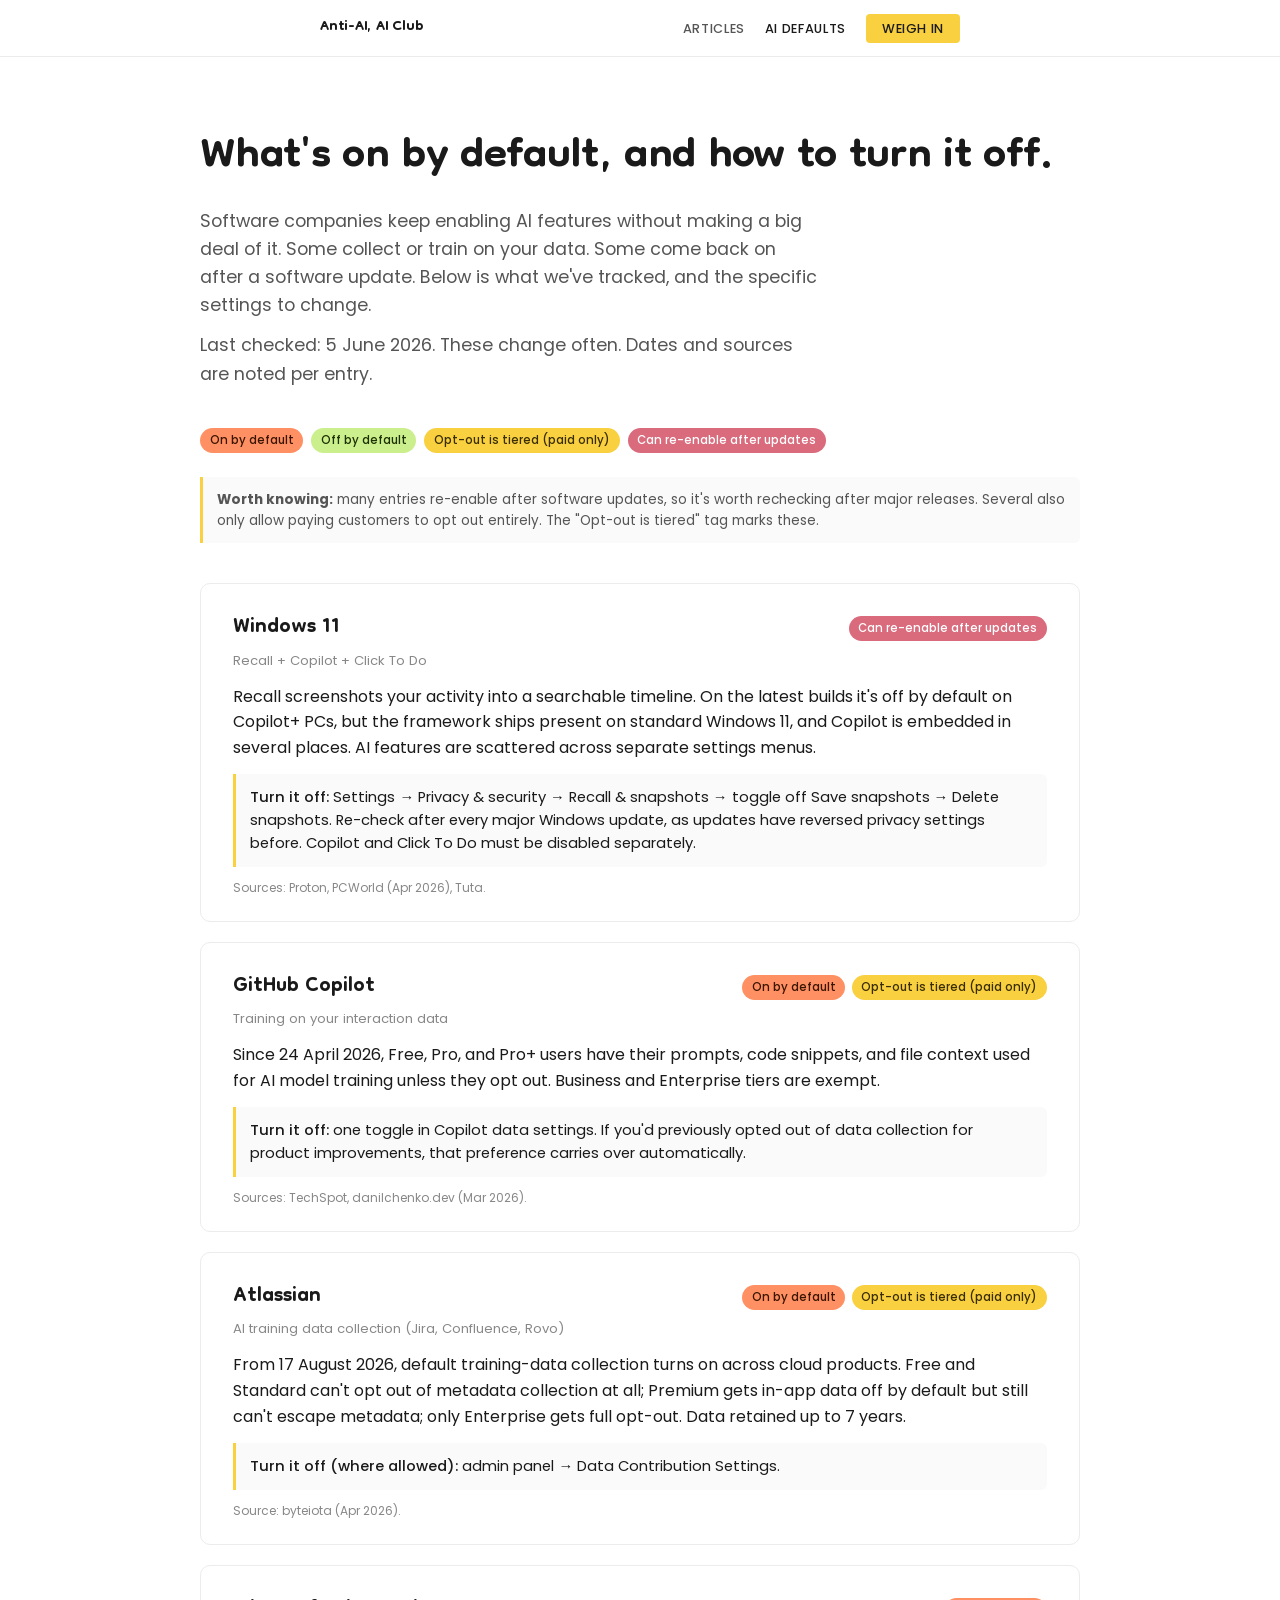
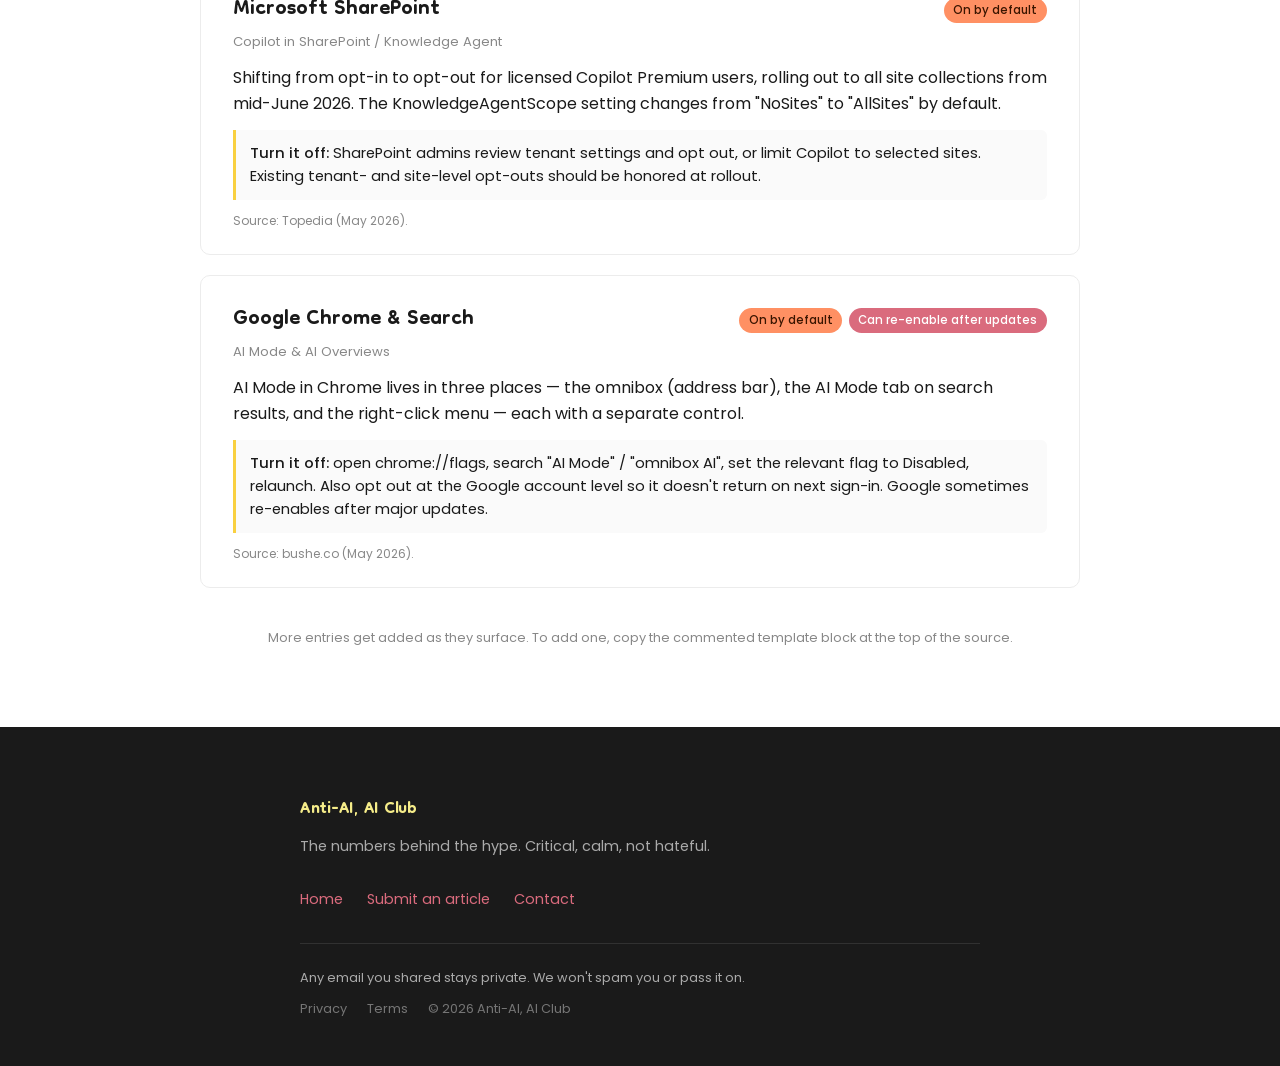
==== ai-defaults.html @ 45ff9027 "AI defaults section. Defaults frontpage section." ====
<!DOCTYPE html>
<html lang="en">
<head>
  <meta charset="UTF-8" />
  <meta name="viewport" content="width=device-width, initial-scale=1.0" />
  <title>AI defaults — what's on, and how to turn it off · Anti-AI, AI Club</title>
  <link rel="preconnect" href="https://fonts.googleapis.com" />
  <link rel="preconnect" href="https://fonts.gstatic.com" crossorigin />
  <link href="https://fonts.googleapis.com/css2?family=Dongle:wght@300;400;700&family=Poppins:wght@400;500&display=swap" rel="stylesheet" />
  <link rel="stylesheet" href="styles.css" />
</head>
<body>

  <nav id="site-nav">
    <div class="nav-inner">
      <a href="index.html" class="nav-brand">Anti-AI, AI Club</a>
      <ul class="nav-links">
        <li><a href="articles.html">Articles</a></li>
        <li><a href="ai-defaults.html" aria-current="page">AI Defaults</a></li>
        <li><a href="index.html#form" class="nav-cta">Weigh in</a></li>
      </ul>
    </div>
  </nav>

  <main>
    <div class="defaults-wrap">
      <header class="page-head">
        <h1>What's on by default, and how to turn it off.</h1>
        <p>Software companies keep enabling AI features without making a big deal of it. Some collect or train on your data. Some come back on after a software update. Below is what we've tracked, and the specific settings to change.</p>
        <p class="last-checked">Last checked: 5 June 2026. These change often. Dates and sources are noted per entry.</p>
      </header>

      <div class="legend">
        <span class="tag tag--on">On by default</span>
        <span class="tag tag--off">Off by default</span>
        <span class="tag tag--tiered">Opt-out is tiered (paid only)</span>
        <span class="tag tag--resets">Can re-enable after updates</span>
      </div>

      <p class="pattern-note"><strong>Worth knowing:</strong> many entries re-enable after software updates, so it's worth rechecking after major releases. Several also only allow paying customers to opt out entirely. The "Opt-out is tiered" tag marks these.</p>

      <!-- ENTRY TEMPLATE — copy this block to add a new row -->
      <!--
      <article class="entry">
        <div class="entry-head">
          <h2>Product</h2>
          <div class="entry-tags">
            <span class="tag tag--on">On by default</span>
          </div>
        </div>
        <p class="feature">Feature name</p>
        <p class="what">What it does, in a sentence.</p>
        <p class="how"><strong>Turn it off:</strong> the steps.</p>
        <p class="src">Source: name, date. <a href="#">link</a></p>
      </article>
      -->

      <article class="entry">
        <div class="entry-head">
          <h2>Windows 11</h2>
          <div class="entry-tags">
            <span class="tag tag--resets">Can re-enable after updates</span>
          </div>
        </div>
        <p class="feature">Recall + Copilot + Click To Do</p>
        <p class="what">Recall screenshots your activity into a searchable timeline. On the latest builds it's off by default on Copilot+ PCs, but the framework ships present on standard Windows 11, and Copilot is embedded in several places. AI features are scattered across separate settings menus.</p>
        <p class="how"><strong>Turn it off:</strong> Settings → Privacy &amp; security → Recall &amp; snapshots → toggle off Save snapshots → Delete snapshots. Re-check after every major Windows update, as updates have reversed privacy settings before. Copilot and Click To Do must be disabled separately.</p>
        <p class="src">Sources: Proton, PCWorld (Apr 2026), Tuta.</p>
      </article>

      <article class="entry">
        <div class="entry-head">
          <h2>GitHub Copilot</h2>
          <div class="entry-tags">
            <span class="tag tag--on">On by default</span>
            <span class="tag tag--tiered">Opt-out is tiered (paid only)</span>
          </div>
        </div>
        <p class="feature">Training on your interaction data</p>
        <p class="what">Since 24 April 2026, Free, Pro, and Pro+ users have their prompts, code snippets, and file context used for AI model training unless they opt out. Business and Enterprise tiers are exempt.</p>
        <p class="how"><strong>Turn it off:</strong> one toggle in Copilot data settings. If you'd previously opted out of data collection for product improvements, that preference carries over automatically.</p>
        <p class="src">Sources: TechSpot, danilchenko.dev (Mar 2026).</p>
      </article>

      <article class="entry">
        <div class="entry-head">
          <h2>Atlassian</h2>
          <div class="entry-tags">
            <span class="tag tag--on">On by default</span>
            <span class="tag tag--tiered">Opt-out is tiered (paid only)</span>
          </div>
        </div>
        <p class="feature">AI training data collection (Jira, Confluence, Rovo)</p>
        <p class="what">From 17 August 2026, default training-data collection turns on across cloud products. Free and Standard can't opt out of metadata collection at all; Premium gets in-app data off by default but still can't escape metadata; only Enterprise gets full opt-out. Data retained up to 7 years.</p>
        <p class="how"><strong>Turn it off (where allowed):</strong> admin panel → Data Contribution Settings.</p>
        <p class="src">Source: byteiota (Apr 2026).</p>
      </article>

      <article class="entry">
        <div class="entry-head">
          <h2>Microsoft SharePoint</h2>
          <div class="entry-tags">
            <span class="tag tag--on">On by default</span>
          </div>
        </div>
        <p class="feature">Copilot in SharePoint / Knowledge Agent</p>
        <p class="what">Shifting from opt-in to opt-out for licensed Copilot Premium users, rolling out to all site collections from mid-June 2026. The KnowledgeAgentScope setting changes from "NoSites" to "AllSites" by default.</p>
        <p class="how"><strong>Turn it off:</strong> SharePoint admins review tenant settings and opt out, or limit Copilot to selected sites. Existing tenant- and site-level opt-outs should be honored at rollout.</p>
        <p class="src">Source: Topedia (May 2026).</p>
      </article>

      <article class="entry">
        <div class="entry-head">
          <h2>Google Chrome &amp; Search</h2>
          <div class="entry-tags">
            <span class="tag tag--on">On by default</span>
            <span class="tag tag--resets">Can re-enable after updates</span>
          </div>
        </div>
        <p class="feature">AI Mode &amp; AI Overviews</p>
        <p class="what">AI Mode in Chrome lives in three places — the omnibox (address bar), the AI Mode tab on search results, and the right-click menu — each with a separate control.</p>
        <p class="how"><strong>Turn it off:</strong> open chrome://flags, search "AI Mode" / "omnibox AI", set the relevant flag to Disabled, relaunch. Also opt out at the Google account level so it doesn't return on next sign-in. Google sometimes re-enables after major updates.</p>
        <p class="src">Source: bushe.co (May 2026).</p>
      </article>

      <p class="add-note">More entries get added as they surface. To add one, copy the commented template block at the top of the source.</p>
    </div>
  </main>

  <footer id="footer">
    <div class="footer-inner">

      <div class="footer-brand">
        <span class="footer-name">Anti-AI, AI Club</span>
        <span class="footer-strapline">The numbers behind the hype. Critical, calm, not hateful.</span>
      </div>

      <nav class="footer-nav" aria-label="Footer">
        <a href="index.html">Home</a>
        <a href="mailto:antibsai@gmail.com">Submit an article</a>
        <a href="mailto:antibsai@gmail.com">Contact</a>
      </nav>

      <!-- Add social links here once you've decided which platforms to use -->

      <div class="footer-legal">
        <p class="footer-microcopy">Any email you shared stays private. We won't spam you or pass it on.</p>
        <div class="footer-legal-links">
          <a href="#">Privacy</a>
          <a href="#">Terms</a>
          <span>© 2026 Anti-AI, AI Club</span>
        </div>
      </div>

    </div>
  </footer>

</body>
</html>
---- styles.css ----
/* Tokens */
:root {
  --color-green:        #caef8c;
  --color-yellow-light: #f5ec89;
  --color-yellow:       #f9d040;
  --color-coral:        #ff9063;
  --color-rose:         #da6b7d;
  --color-ink:          #1a1a1a;
  --color-bg:           #ffffff;

  --color-text-muted:   #555555;
  --color-text-faint:   #888888;
  --color-text-ghost:   #cccccc;
  --color-text-dark-body: #aaaaaa;

  --font-display: 'Dongle', sans-serif;
  --font-body:    'Poppins', sans-serif;
}

/* Reset */
*, *::before, *::after {
  box-sizing: border-box;
  margin: 0;
  padding: 0;
}

[hidden] { display: none !important; }

html {
  font-size: 100%;
  -webkit-text-size-adjust: 100%;
}

body {
  min-height: 100vh;
  line-height: 1.5;
  font-family: var(--font-body);
  background: var(--color-bg);
  color: var(--color-ink);
}

img, picture, video, canvas, svg {
  display: block;
  max-width: 100%;
}

input, button, textarea, select {
  font: inherit;
}

p, h1, h2, h3, h4, h5, h6 {
  overflow-wrap: break-word;
}

ul, ol {
  list-style: none;
}

a {
  color: inherit;
  text-decoration: none;
}

/* Section backgrounds */
#hero          { background: rgba(249, 208, 64, 0.10); }
#value-prop,
#feed-preview,
#faq           { background: var(--color-bg); }
#form,
footer          { background: var(--color-ink); color: var(--color-bg); }

/* Hero */
#hero {
  padding: 5rem 1.25rem 4rem;
  text-align: center;
}

.hero-inner {
  max-width: 680px;
  margin: 0 auto;
  display: flex;
  flex-direction: column;
  align-items: center;
  gap: 1.25rem;
}

#hero h1 {
  font-family: var(--font-display);
  font-size: clamp(2.4rem, 7vw, 4rem);
  font-weight: 700;
  line-height: 1.15;
  letter-spacing: -0.01em;
}

.hero-intro {
  font-size: clamp(1rem, 2.5vw, 1.125rem);
  color: var(--color-text-muted);
}

.hero-bullets {
  font-size: clamp(1rem, 2.5vw, 1.125rem);
  color: var(--color-text-muted);
  line-height: 1.9;
  text-align: left;
}

.hero-bullets li::before {
  content: '— ';
  color: var(--color-text-ghost);
}

.btn-primary {
  display: inline-block;
  background: var(--color-yellow);
  color: var(--color-ink);
  font-family: var(--font-body);
  font-weight: 500;
  font-size: 1rem;
  padding: 0.75rem 2rem;
  border-radius: 4px;
  cursor: pointer;
  transition: background 0.15s ease;
}

.btn-primary:hover {
  background: var(--color-coral);
}

.hero-micro {
  font-size: 0.8rem;
  color: var(--color-text-faint);
}

/* Value Proposition */
#value-prop {
  padding: 4rem 1.25rem;
  text-align: center;
}

.value-prop-inner {
  max-width: 680px;
  margin: 0 auto;
  display: flex;
  flex-direction: column;
  align-items: center;
  gap: 1.5rem;
}

.value-prop-heading {
  font-family: var(--font-display);
  font-size: clamp(2rem, 6vw, 3.2rem);
  font-weight: 700;
  line-height: 1.15;
  letter-spacing: -0.01em;
}

.value-prop-body {
  font-size: clamp(1rem, 2.5vw, 1.125rem);
  color: var(--color-text-muted);
  max-width: 580px;
  line-height: 1.7;
}

.pillars {
  width: 100%;
  display: grid;
  grid-template-columns: 1fr;
  gap: 1.25rem;
  text-align: left;
  margin-top: 0.5rem;
}

@media (min-width: 640px) {
  .pillars {
    grid-template-columns: repeat(3, 1fr);
    gap: 1.5rem;
  }
}

.pillar {
  border-left: 3px solid var(--color-green);
  padding-left: 1rem;
  display: flex;
  flex-direction: column;
  gap: 0.35rem;
}

.pillar strong {
  font-weight: 500;
  font-size: 1rem;
  color: var(--color-ink);
}

.pillar span {
  font-size: 0.9rem;
  color: var(--color-text-muted);
  line-height: 1.6;
}

/* About / Story */
#about {
  padding: 4rem 1.25rem;
  text-align: center;
}

.about-inner {
  max-width: 600px;
  margin: 0 auto;
  display: flex;
  flex-direction: column;
  align-items: center;
  gap: 1.25rem;
}

.about-heading {
  font-family: var(--font-display);
  font-size: clamp(1.8rem, 5vw, 2.8rem);
  font-weight: 700;
  line-height: 1.2;
  letter-spacing: -0.01em;
}

.about-body {
  font-size: clamp(1rem, 2.5vw, 1.125rem);
  color: var(--color-text-muted);
  max-width: 540px;
  line-height: 1.7;
}

.about-manifesto {
  font-size: clamp(1rem, 2.5vw, 1.125rem);
  color: var(--color-ink);
  max-width: 540px;
  line-height: 1.8;
  padding-top: 0.75rem;
  border-top: 1px solid rgba(0, 0, 0, 0.08);
}

/* The Form */
#form {
  padding: 5rem 1.25rem;
}

.form-inner {
  max-width: 560px;
  margin: 0 auto;
  display: flex;
  flex-direction: column;
  gap: 2rem;
}


.form-heading {
  font-family: var(--font-display);
  font-size: clamp(2rem, 6vw, 3.2rem);
  font-weight: 700;
  line-height: 1.15;
  letter-spacing: -0.01em;
  text-align: center;
  color: var(--color-bg);
}

.form-subtext {
  font-size: clamp(1rem, 2.5vw, 1.125rem);
  color: var(--color-text-dark-body);
  text-align: center;
  line-height: 1.6;
}

#topic-form {
  display: flex;
  flex-direction: column;
  gap: 2rem;
}

.form-fieldset {
  border: none;
  padding: 0;
  display: flex;
  flex-direction: column;
  gap: 1rem;
}

.form-legend {
  font-size: 0.85rem;
  font-weight: 500;
  color: var(--color-bg);
  letter-spacing: 0.03em;
  text-transform: uppercase;
  margin-bottom: 0.25rem;
}

.form-required {
  color: var(--color-coral);
}

.checkbox-list {
  display: flex;
  flex-direction: column;
  gap: 0.65rem;
}

.checkbox-list li {
  display: flex;
  align-items: flex-start;
  gap: 0.65rem;
}

.checkbox-list input[type="checkbox"] {
  accent-color: var(--color-green);
  width: 1rem;
  height: 1rem;
  margin-top: 0.2rem;
  flex-shrink: 0;
  cursor: pointer;
}

.checkbox-list label {
  font-size: 0.975rem;
  color: var(--color-text-dark-body);
  line-height: 1.5;
  cursor: pointer;
}

.checkbox-list input[type="checkbox"]:checked + label {
  color: var(--color-bg);
}

.form-error {
  font-size: 0.82rem;
  color: var(--color-coral);
  margin-top: 0.25rem;
}

.form-field {
  display: flex;
  flex-direction: column;
  gap: 0.5rem;
}

.form-label {
  font-size: 0.85rem;
  font-weight: 500;
  color: var(--color-bg);
  letter-spacing: 0.03em;
  text-transform: uppercase;
}

.form-optional {
  font-weight: 400;
  text-transform: none;
  letter-spacing: 0;
  color: var(--color-text-dark-body);
  font-size: 0.8rem;
}

#topic-form textarea,
#topic-form input[type="email"] {
  width: 100%;
  background: rgba(255, 255, 255, 0.07);
  border: 1px solid rgba(255, 255, 255, 0.15);
  border-radius: 4px;
  color: var(--color-bg);
  padding: 0.65rem 0.875rem;
  font-size: 0.975rem;
  line-height: 1.5;
  transition: border-color 0.15s ease;
  resize: vertical;
}

#topic-form textarea::placeholder,
#topic-form input[type="email"]::placeholder {
  color: rgba(255, 255, 255, 0.3);
}

#topic-form textarea:focus,
#topic-form input[type="email"]:focus {
  outline: none;
  border-color: var(--color-green);
}

.form-helper {
  font-size: 0.8rem;
  color: var(--color-text-dark-body);
  line-height: 1.5;
}

.btn-form-submit {
  display: inline-block;
  background: var(--color-yellow);
  color: var(--color-ink);
  font-family: var(--font-body);
  font-weight: 500;
  font-size: 1rem;
  padding: 0.875rem 2.5rem;
  border: none;
  border-radius: 4px;
  cursor: pointer;
  transition: background 0.15s ease;
  align-self: flex-start;
}

.btn-form-submit:hover {
  background: var(--color-coral);
}

#form-success {
  flex-direction: column;
  gap: 1rem;
}

.form-success-main {
  font-size: clamp(1rem, 2.5vw, 1.125rem);
  color: var(--color-bg);
  line-height: 1.7;
}

.form-success-sub {
  font-size: 0.975rem;
  color: var(--color-text-dark-body);
  line-height: 1.6;
}

.form-success-link {
  color: var(--color-yellow-light);
  text-decoration: underline;
}

@keyframes fadeIn {
  from { opacity: 0; transform: translateY(8px); }
  to   { opacity: 1; transform: translateY(0); }
}

#form-success {
  animation: fadeIn 0.35s ease forwards;
}

.form-submit-error {
  font-size: 0.85rem;
  color: var(--color-coral);
  line-height: 1.5;
}

.btn-form-submit:disabled {
  opacity: 0.55;
  cursor: not-allowed;
}

/* FAQ */
#faq {
  padding: 4rem 1.25rem;
}

.faq-inner {
  max-width: 680px;
  margin: 0 auto;
  display: flex;
  flex-direction: column;
  gap: 2.5rem;
}

.faq-heading {
  font-family: var(--font-display);
  font-size: clamp(1.8rem, 5vw, 2.8rem);
  font-weight: 700;
  line-height: 1.2;
  letter-spacing: -0.01em;
  text-align: center;
}

.faq-list {
  display: flex;
  flex-direction: column;
}

.faq-item {
  border-bottom: 1px solid rgba(0, 0, 0, 0.08);
  padding: 1.1rem 0 1.1rem 0;
  transition: padding-left 0.15s ease, border-left 0.15s ease;
}

.faq-item:first-child {
  border-top: 1px solid rgba(0, 0, 0, 0.08);
}

.faq-item[open] {
  border-left: 3px solid var(--color-green);
  padding-left: 1rem;
}

.faq-question {
  font-weight: 500;
  font-size: 1rem;
  color: var(--color-ink);
  cursor: pointer;
  list-style: none;
  display: flex;
  justify-content: space-between;
  align-items: center;
  gap: 1rem;
}

.faq-question::-webkit-details-marker {
  display: none;
}

.faq-question::after {
  content: '+';
  font-size: 1.25rem;
  font-weight: 300;
  color: var(--color-text-faint);
  flex-shrink: 0;
  line-height: 1;
}

.faq-item[open] .faq-question::after {
  content: '−';
}

.faq-answer {
  font-size: 0.975rem;
  color: var(--color-text-muted);
  line-height: 1.7;
  margin-top: 0.65rem;
}

/* Footer */
footer {
  padding: 4rem 1.25rem 3rem;
}

.footer-inner {
  max-width: 680px;
  margin: 0 auto;
  display: flex;
  flex-direction: column;
  gap: 2rem;
}

.footer-brand {
  display: flex;
  flex-direction: column;
  gap: 0.4rem;
}

.footer-name {
  font-family: var(--font-display);
  font-size: 1.6rem;
  font-weight: 700;
  color: var(--color-yellow-light);
  letter-spacing: -0.01em;
}

.footer-strapline {
  font-size: 0.9rem;
  color: var(--color-text-dark-body);
  line-height: 1.5;
}

.footer-nav {
  display: flex;
  flex-wrap: wrap;
  gap: 0.5rem 1.5rem;
}

.footer-nav a {
  font-size: 0.9rem;
  color: var(--color-rose);
  transition: opacity 0.15s ease;
}

.footer-nav a:hover {
  opacity: 0.75;
}

.footer-legal {
  display: flex;
  flex-direction: column;
  gap: 0.75rem;
  border-top: 1px solid rgba(255, 255, 255, 0.1);
  padding-top: 1.5rem;
}

.footer-microcopy {
  font-size: 0.8rem;
  color: var(--color-text-dark-body);
  line-height: 1.5;
}

.footer-legal-links {
  display: flex;
  flex-wrap: wrap;
  gap: 0.5rem 1.25rem;
  align-items: center;
}

.footer-legal-links a {
  font-size: 0.8rem;
  color: rgba(255, 255, 255, 0.4);
  transition: color 0.15s ease;
}

.footer-legal-links a:hover {
  color: rgba(255, 255, 255, 0.7);
}

.footer-legal-links span {
  font-size: 0.8rem;
  color: rgba(255, 255, 255, 0.4);
}

/* ── Site Nav ─────────────────────────────── */
#site-nav {
  position: sticky;
  top: 0;
  z-index: 100;
  background: var(--color-bg);
  border-bottom: 1px solid rgba(0, 0, 0, 0.08);
}

.nav-inner {
  max-width: 680px;
  margin: 0 auto;
  padding: 0 1.25rem;
  height: 56px;
  display: flex;
  align-items: center;
  justify-content: space-between;
  gap: 1.5rem;
}

.nav-brand {
  font-family: var(--font-display);
  font-size: 1.4rem;
  font-weight: 700;
  color: var(--color-ink);
  letter-spacing: -0.01em;
  white-space: nowrap;
}

.nav-links {
  display: flex;
  align-items: center;
  gap: 1.25rem;
}

.nav-links a {
  font-family: var(--font-body);
  font-size: 0.8rem;
  font-weight: 500;
  text-transform: uppercase;
  letter-spacing: 0.05em;
  color: var(--color-text-muted);
  transition: color 0.15s ease;
}

.nav-links a:hover {
  color: var(--color-ink);
}

.nav-links a[aria-current="page"] {
  color: var(--color-ink);
}

.nav-links a.nav-cta {
  background: var(--color-yellow);
  color: var(--color-ink);
  padding: 0.4rem 1rem;
  border-radius: 4px;
  transition: background 0.15s ease;
}

.nav-links a.nav-cta:hover {
  background: var(--color-coral);
  color: var(--color-ink);
}

@media (max-width: 479px) {
  .nav-links a:not(.nav-cta) {
    display: none;
  }
}

/* ── Feed (articles.html) ─────────────────── */
#feed {
  background: var(--color-bg);
  padding: 4rem 1.25rem;
}

.feed-inner {
  max-width: 640px;
  margin: 0 auto;
  display: flex;
  flex-direction: column;
  gap: 2.5rem;
}

.feed-heading {
  font-family: var(--font-display);
  font-size: clamp(1.8rem, 5vw, 2.8rem);
  font-weight: 700;
  line-height: 1.2;
  letter-spacing: -0.01em;
}

.feed-subtext {
  font-size: clamp(1rem, 2.5vw, 1.125rem);
  color: var(--color-text-muted);
  line-height: 1.7;
  margin-top: -1rem;
}

.feed-group {
  display: flex;
  flex-direction: column;
  gap: 0;
}

.feed-group > summary {
  list-style: none;
  cursor: pointer;
}

.feed-group > summary::-webkit-details-marker {
  display: none;
}

.feed-group-heading {
  font-family: var(--font-display);
  font-size: clamp(1.3rem, 3vw, 1.65rem);
  font-weight: 700;
  letter-spacing: -0.01em;
  line-height: 1.2;
  color: var(--color-ink);
  padding-left: 0.75rem;
  border-left: 3px solid var(--color-green);
  margin-bottom: 0.25rem;
  display: flex;
  align-items: center;
  justify-content: space-between;
  user-select: none;
}

.feed-group-heading::after {
  content: '▾';
  font-size: 0.85em;
  color: var(--color-text-faint);
  margin-left: 0.5rem;
  transition: transform 0.2s ease;
  flex-shrink: 0;
}

.feed-group:not([open]) > .feed-group-heading::after {
  transform: rotate(-90deg);
}

.feed-list {
  display: flex;
  flex-direction: column;
}

.feed-item {
  display: flex;
  gap: 1rem;
  padding: 1.5rem 0;
  border-bottom: 1px solid rgba(0, 0, 0, 0.07);
  align-items: flex-start;
}

.feed-item:first-child {
  border-top: 1px solid rgba(0, 0, 0, 0.07);
}

.feed-tag {
  font-family: var(--font-body);
  font-size: 0.7rem;
  font-weight: 500;
  text-transform: uppercase;
  letter-spacing: 0.08em;
  color: var(--color-text-muted);
  background: rgba(202, 239, 140, 0.25);
  border: 1px solid rgba(202, 239, 140, 0.6);
  border-radius: 3px;
  padding: 0.2rem 0.5rem;
  white-space: nowrap;
  margin-top: 0.15rem;
  flex-shrink: 0;
}

.feed-body {
  display: flex;
  flex-direction: column;
  gap: 0.25rem;
}

.feed-title {
  font-family: var(--font-body);
  font-size: 1rem;
  font-weight: 500;
  color: var(--color-ink);
  line-height: 1.4;
  text-decoration: underline;
  text-decoration-color: transparent;
  transition: text-decoration-color 0.15s ease;
}

.feed-title:hover {
  text-decoration-color: var(--color-green);
}

.feed-source {
  font-size: 0.8rem;
  color: var(--color-text-faint);
}

.feed-note {
  font-size: 0.875rem;
  color: var(--color-text-muted);
  line-height: 1.6;
  margin-top: 0.2rem;
}

/* ── Feed Preview (index.html teaser) ────────── */
#feed-preview {
  padding: 4rem 1.25rem;
}

.feed-preview-inner {
  max-width: 640px;
  margin: 0 auto;
  display: flex;
  flex-direction: column;
  align-items: flex-start;
  gap: 1.75rem;
}

.feed-preview-heading {
  font-family: var(--font-display);
  font-size: clamp(1.8rem, 5vw, 2.8rem);
  font-weight: 700;
  line-height: 1.2;
  letter-spacing: -0.01em;
}

.feed-preview-body {
  font-size: clamp(1rem, 2.5vw, 1.125rem);
  color: var(--color-text-muted);
  line-height: 1.7;
  margin-top: -0.5rem;
}

.feed-preview-list {
  display: flex;
  flex-direction: column;
  width: 100%;
}

.feed-preview-item {
  display: flex;
  gap: 1rem;
  padding: 1.1rem 0;
  border-bottom: 1px solid rgba(0, 0, 0, 0.07);
  align-items: flex-start;
}

.feed-preview-item:first-child {
  border-top: 1px solid rgba(0, 0, 0, 0.07);
}

#defaults-preview {
  padding: 4rem 1.25rem;
}

.defaults-preview-tags {
  display: flex;
  flex-direction: column;
  gap: 0.3rem;
  flex-shrink: 0;
  padding-top: 0.1rem;
}

.defaults-preview-feature {
  font-size: 0.8rem;
  color: var(--color-text-faint);
  margin-top: 0.2rem;
  line-height: 1.4;
}

/* ── AI Defaults (ai-defaults.html) ──────────── */
.defaults-wrap { max-width: 920px; margin: 0 auto; padding: 4rem 1.25rem 5rem; }

.defaults-wrap header.page-head { margin-bottom: 2.5rem; }
.defaults-wrap header.page-head h1 {
  font-family: var(--font-display);
  font-size: clamp(2.6rem, 8vw, 4.2rem);
  font-weight: 700;
  line-height: 1.1;
  letter-spacing: -0.01em;
}
.defaults-wrap header.page-head p {
  margin-top: 0.75rem;
  max-width: 620px;
  color: var(--color-text-muted);
  font-size: clamp(1rem, 2.5vw, 1.1rem);
  line-height: 1.6;
}
.last-checked {
  margin-top: 1rem;
  font-size: 0.8rem;
  color: var(--color-text-faint);
}

.legend {
  display: flex;
  flex-wrap: wrap;
  gap: 0.5rem;
  margin-bottom: 1.5rem;
}
.tag {
  display: inline-block;
  font-size: 0.72rem;
  font-weight: 500;
  padding: 0.25rem 0.6rem;
  border-radius: 999px;
  white-space: nowrap;
}
.tag--on      { background: var(--color-coral);  color: #3a1500; }
.tag--off     { background: var(--color-green);  color: #1f3000; }
.tag--tiered  { background: var(--color-yellow); color: #3a2e00; }
.tag--resets  { background: var(--color-rose);   color: #fff; }

.pattern-note {
  background: #fafafa;
  border-left: 3px solid var(--color-yellow);
  padding: 0.75rem 0.9rem;
  border-radius: 0 6px 6px 0;
  font-size: 0.85rem;
  color: var(--color-text-muted);
  line-height: 1.55;
  margin-bottom: 2.5rem;
}

.entry {
  border: 1px solid #ececec;
  border-radius: 10px;
  padding: 1.5rem 1.5rem 1.25rem;
  margin-bottom: 1.25rem;
}
.entry-head {
  display: flex;
  flex-wrap: wrap;
  align-items: baseline;
  justify-content: space-between;
  gap: 0.5rem;
  margin-bottom: 0.4rem;
}
.entry-head h2 {
  font-family: var(--font-display);
  font-weight: 700;
  font-size: 2rem;
  line-height: 1;
}
.entry-tags { display: flex; flex-wrap: wrap; gap: 0.4rem; }
.entry .feature {
  font-size: 0.82rem;
  color: var(--color-text-faint);
  margin-bottom: 0.85rem;
}
.entry .what { margin-bottom: 0.85rem; line-height: 1.6; }
.entry .how {
  background: #fafafa;
  border-left: 3px solid var(--color-yellow);
  padding: 0.75rem 0.9rem;
  border-radius: 0 6px 6px 0;
  font-size: 0.92rem;
  line-height: 1.55;
}
.entry .how strong { font-weight: 500; }
.entry .src {
  margin-top: 0.75rem;
  font-size: 0.75rem;
  color: var(--color-text-faint);
}
.entry .src a { text-decoration: underline; text-underline-offset: 2px; }

.add-note {
  margin-top: 2.5rem;
  font-size: 0.8rem;
  color: var(--color-text-faint);
  text-align: center;
}

@media (min-width: 640px) {
  .entry { padding: 1.75rem 2rem 1.5rem; }
}
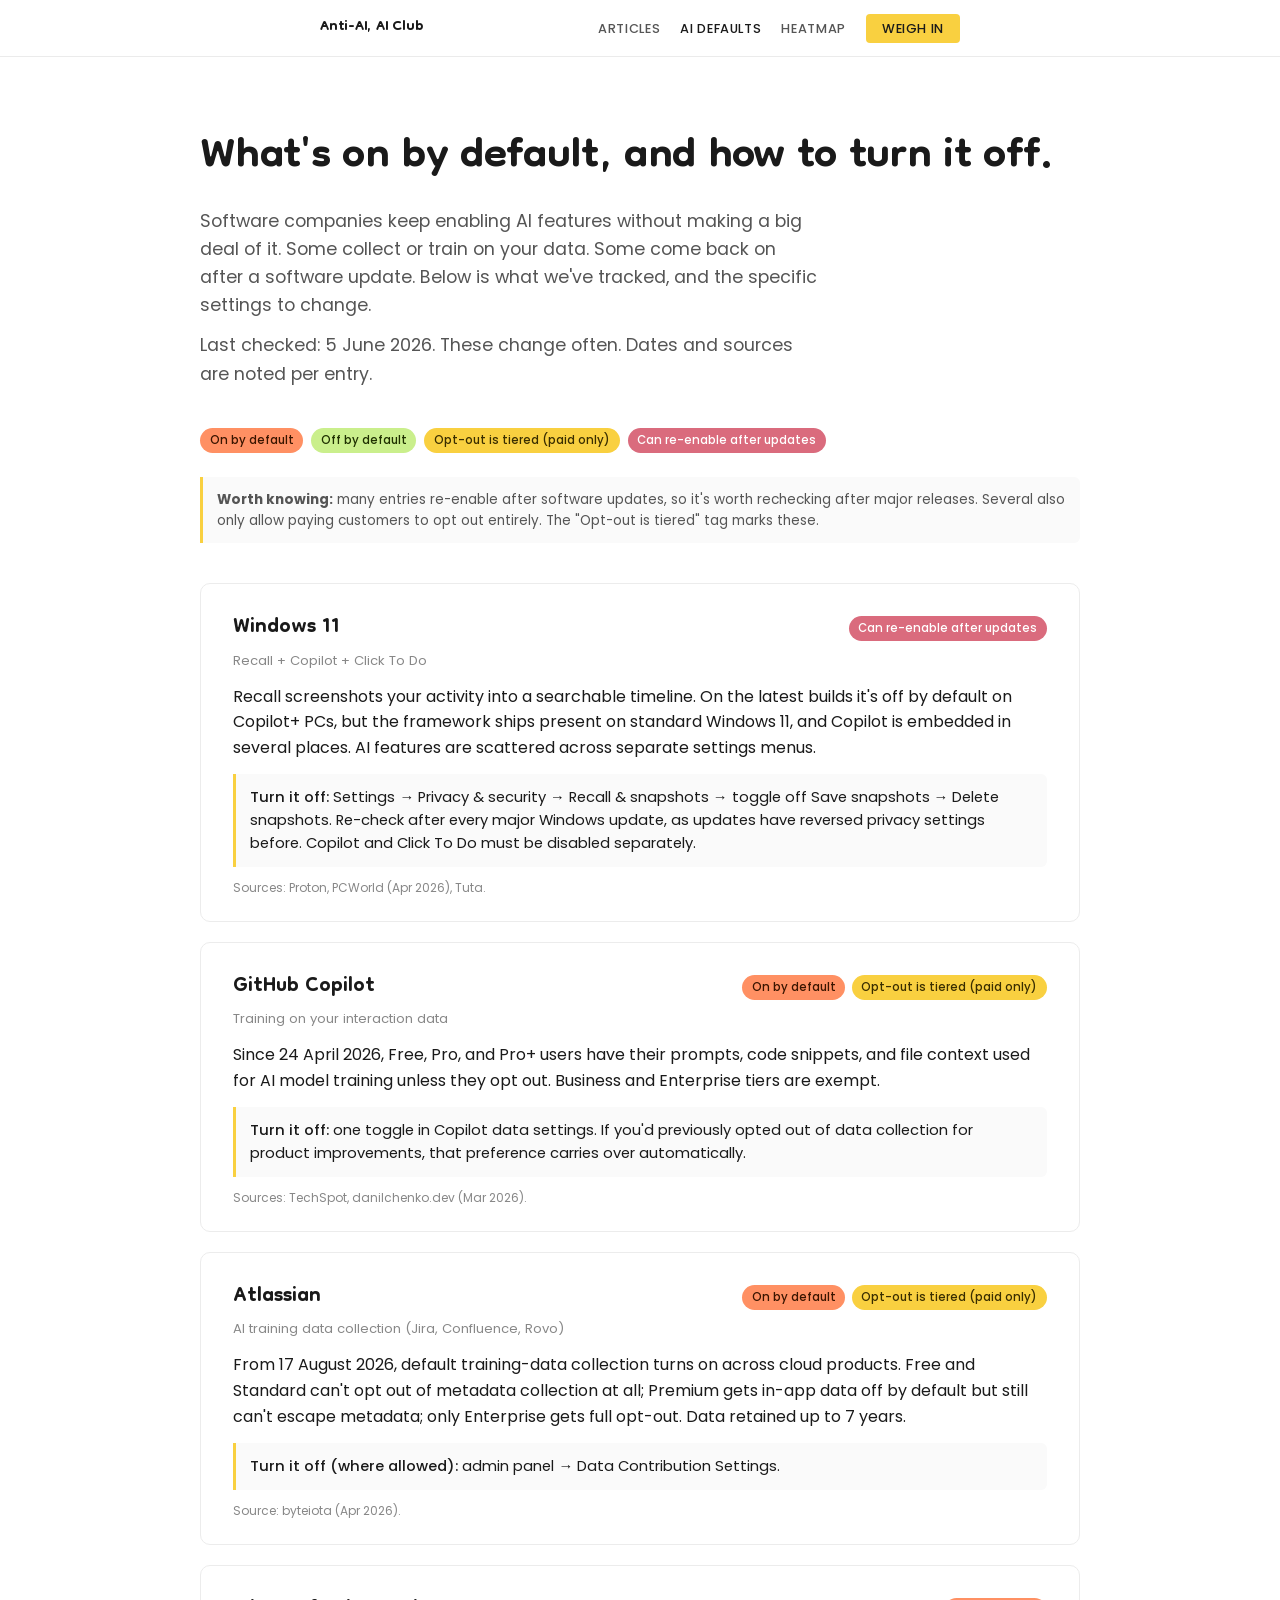
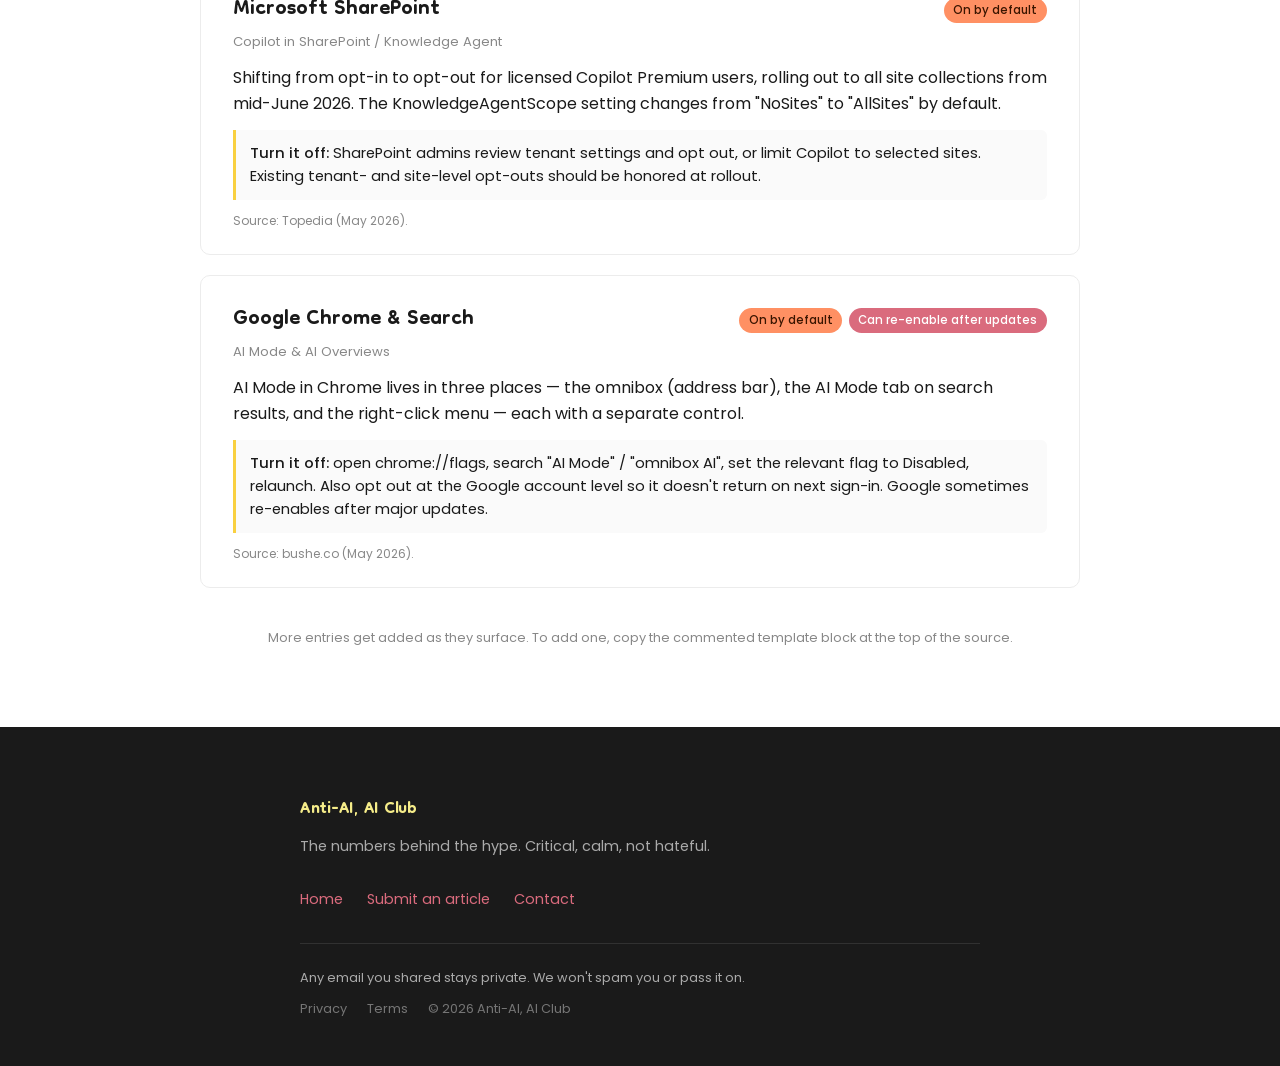
==== commit 0ac91b17: "New page for AI exposure heatmap." ====
--- a/ai-defaults.html
+++ b/ai-defaults.html
@@ -17,6 +17,7 @@
       <ul class="nav-links">
         <li><a href="articles.html">Articles</a></li>
         <li><a href="ai-defaults.html" aria-current="page">AI Defaults</a></li>
+        <li><a href="ai-exposure.html">Heatmap</a></li>
         <li><a href="index.html#form" class="nav-cta">Weigh in</a></li>
       </ul>
     </div>
--- a/styles.css
+++ b/styles.css
@@ -675,6 +675,16 @@
   color: var(--color-ink);
 }
 
+@media (max-width: 639px) {
+  .nav-links {
+    gap: 0.75rem;
+  }
+  .nav-links a {
+    font-size: 0.72rem;
+    letter-spacing: 0.03em;
+  }
+}
+
 @media (max-width: 479px) {
   .nav-links a:not(.nav-cta) {
     display: none;
@@ -993,3 +1003,154 @@
 @media (min-width: 640px) {
   .entry { padding: 1.75rem 2rem 1.5rem; }
 }
+
+/* ── AI Exposure Map (ai-exposure.html) ─────── */
+.exposure-wrap {
+  max-width: 1040px;
+  margin: 0 auto;
+  padding: 4rem 1.25rem 5rem;
+  display: flex;
+  flex-direction: column;
+  gap: 2rem;
+}
+
+.exposure-wrap header.page-head { margin-bottom: 0; }
+
+.exposure-wrap header.page-head h1 {
+  font-family: var(--font-display);
+  font-size: clamp(2.6rem, 8vw, 4.2rem);
+  font-weight: 700;
+  line-height: 1.1;
+  letter-spacing: -0.01em;
+  margin-bottom: 0.85rem;
+}
+
+.exposure-wrap header.page-head p {
+  max-width: 640px;
+  color: var(--color-text-muted);
+  font-size: clamp(1rem, 2.5vw, 1.05rem);
+  line-height: 1.65;
+  margin-bottom: 0.5rem;
+}
+
+.exposure-controls {
+  display: flex;
+  flex-direction: column;
+  gap: 0.6rem;
+}
+
+.metric-toggle {
+  display: flex;
+  gap: 0.5rem;
+  flex-wrap: wrap;
+  transition: opacity 0.2s ease;
+}
+
+.toggle-btn {
+  font-family: var(--font-body);
+  font-size: 0.85rem;
+  font-weight: 500;
+  padding: 0.5rem 1.25rem;
+  border: 1.5px solid rgba(0,0,0,0.15);
+  border-radius: 4px;
+  background: transparent;
+  color: var(--color-text-muted);
+  cursor: pointer;
+  transition: background 0.15s ease, border-color 0.15s ease, color 0.15s ease;
+}
+
+.toggle-btn:hover {
+  border-color: var(--color-ink);
+  color: var(--color-ink);
+}
+
+.toggle-btn--active {
+  background: var(--color-yellow);
+  border-color: var(--color-yellow);
+  color: var(--color-ink);
+}
+
+.toggle-btn--active:hover {
+  background: var(--color-coral);
+  border-color: var(--color-coral);
+}
+
+.metric-description {
+  font-size: 0.8rem;
+  color: var(--color-text-faint);
+  line-height: 1.5;
+}
+
+.exposure-legend-bar {
+  display: flex;
+  flex-direction: column;
+  gap: 0.4rem;
+}
+
+.legend-gradient-track {
+  width: 220px;
+  height: 10px;
+  background: linear-gradient(to right, var(--color-coral), var(--color-green));
+  border-radius: 999px;
+}
+
+.legend-labels {
+  display: flex;
+  justify-content: space-between;
+  width: 220px;
+  font-size: 0.72rem;
+  color: var(--color-text-faint);
+}
+
+.legend-note {
+  font-size: 0.78rem;
+  color: var(--color-text-faint);
+  line-height: 1.55;
+  max-width: 560px;
+}
+
+#exposure-chart {
+  width: 100%;
+  height: clamp(400px, 60vh, 620px);
+  border-radius: 6px;
+  overflow: hidden;
+}
+
+.exposure-caption {
+  display: flex;
+  flex-direction: column;
+  gap: 0.85rem;
+  max-width: 740px;
+  padding-top: 0.5rem;
+  border-top: 1px solid rgba(0,0,0,0.07);
+}
+
+.exposure-caption p {
+  font-size: 0.925rem;
+  color: var(--color-text-muted);
+  line-height: 1.7;
+}
+
+.exposure-source {
+  display: flex;
+  flex-direction: column;
+  gap: 0.75rem;
+  padding-top: 1rem;
+  border-top: 1px solid rgba(0,0,0,0.07);
+}
+
+.exposure-source p {
+  font-size: 0.78rem;
+  color: var(--color-text-faint);
+  line-height: 1.65;
+}
+
+.exposure-source a {
+  text-decoration: underline;
+  text-underline-offset: 2px;
+  color: var(--color-text-muted);
+}
+
+.exposure-source a:hover {
+  color: var(--color-ink);
+}
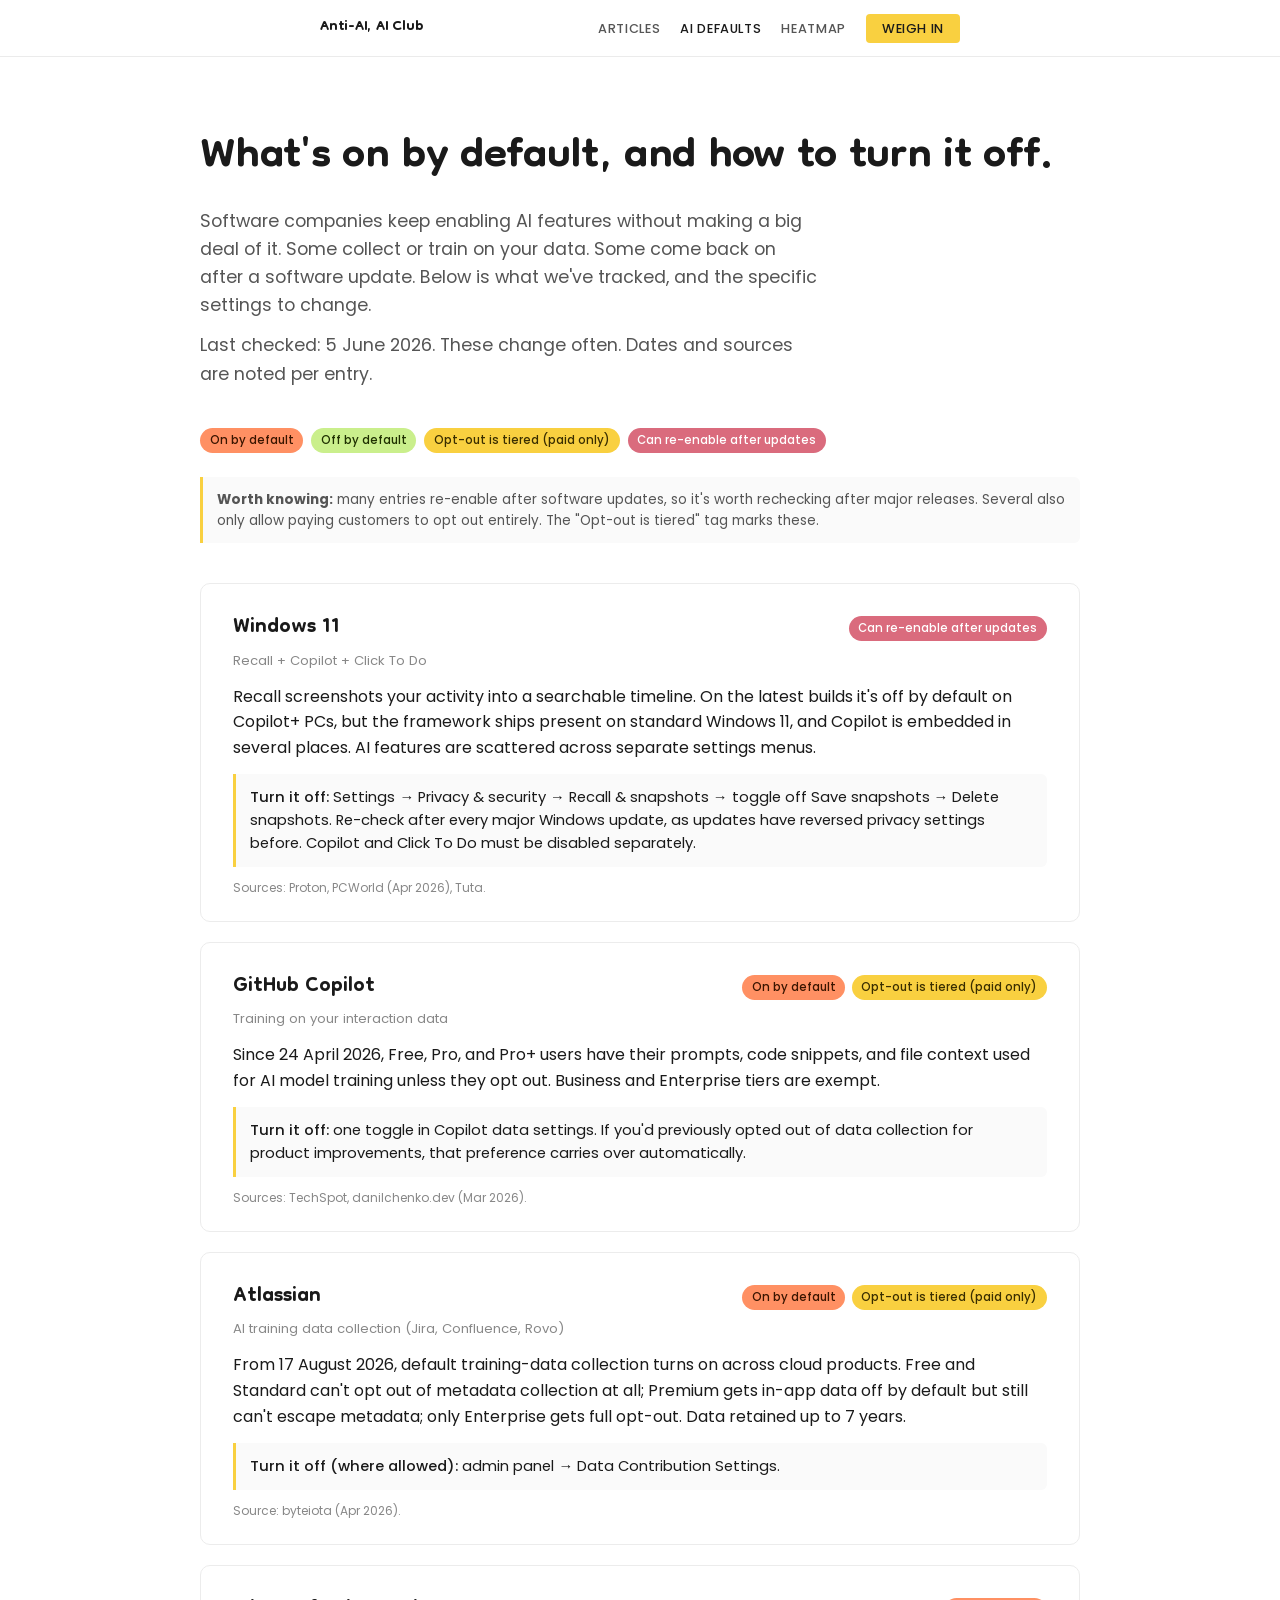
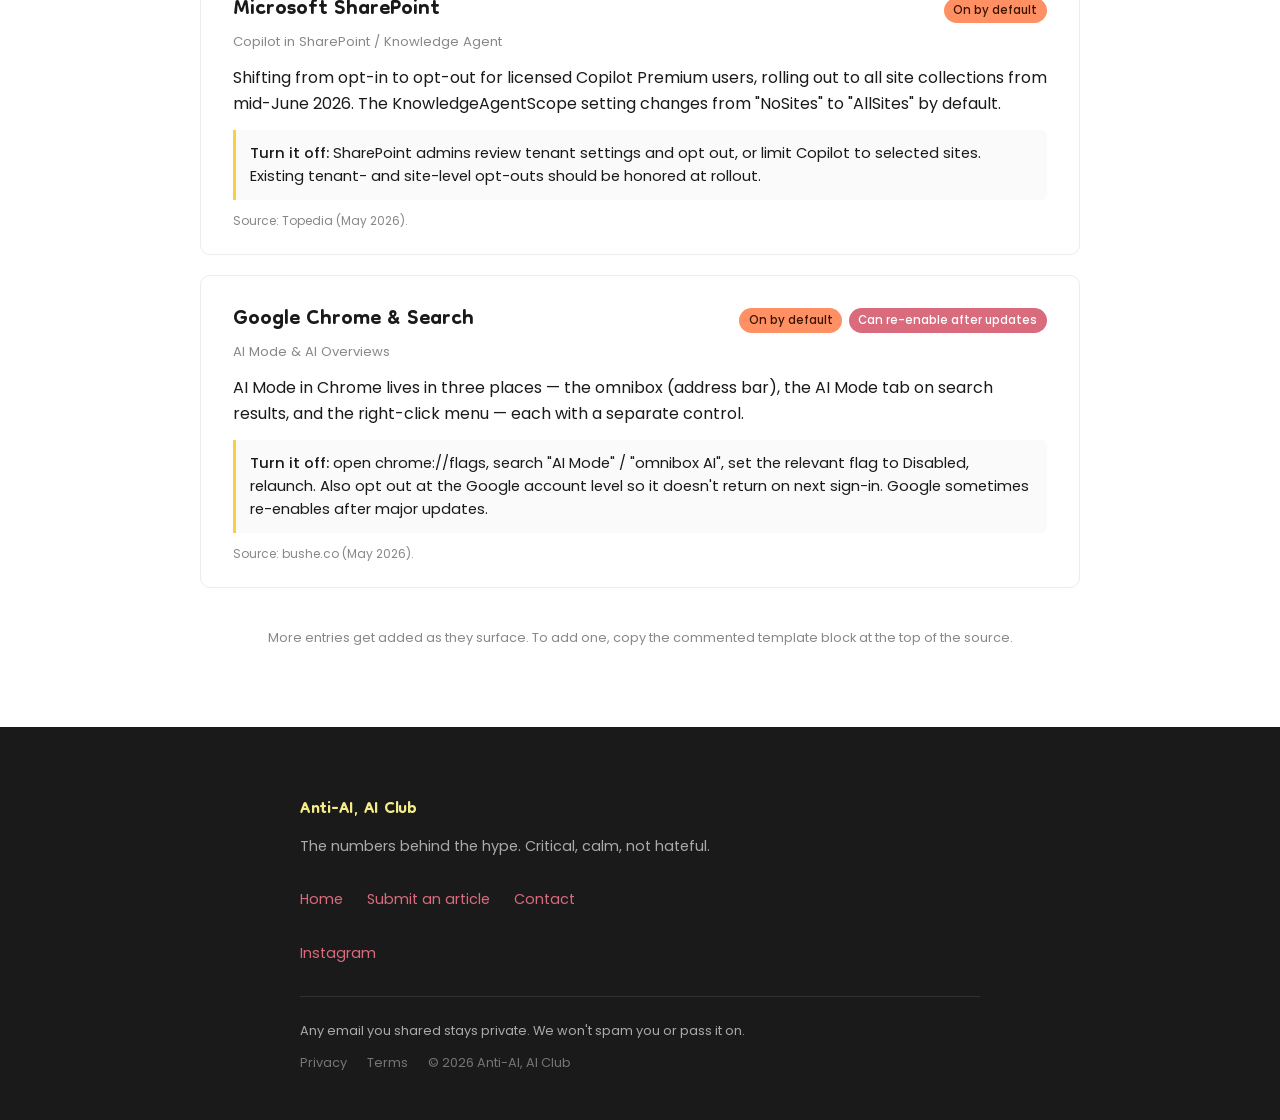
==== commit 5a9e3d03: "Added instagram link to footer" ====
--- a/ai-defaults.html
+++ b/ai-defaults.html
@@ -142,7 +142,9 @@
         <a href="mailto:antibsai@gmail.com">Contact</a>
       </nav>
 
-      <!-- Add social links here once you've decided which platforms to use -->
+      <nav class="footer-social" aria-label="Social">
+        <a href="https://www.instagram.com/antibsai/" target="_blank" rel="noopener">Instagram</a>
+      </nav>
 
       <div class="footer-legal">
         <p class="footer-microcopy">Any email you shared stays private. We won't spam you or pass it on.</p>
--- a/styles.css
+++ b/styles.css
@@ -26,6 +26,18 @@
 
 [hidden] { display: none !important; }
 
+.sr-only {
+  position: absolute;
+  width: 1px;
+  height: 1px;
+  margin: -1px;
+  padding: 0;
+  overflow: hidden;
+  clip: rect(0, 0, 0, 0);
+  white-space: nowrap;
+  border: 0;
+}
+
 html {
   font-size: 100%;
   -webkit-text-size-adjust: 100%;
@@ -66,7 +78,6 @@
 #value-prop,
 #feed-preview,
 #faq           { background: var(--color-bg); }
-#form,
 footer          { background: var(--color-ink); color: var(--color-bg); }
 
 /* Hero */
@@ -237,10 +248,6 @@
 }
 
 /* The Form */
-#form {
-  padding: 5rem 1.25rem;
-}
-
 .form-inner {
   max-width: 560px;
   margin: 0 auto;
@@ -557,19 +564,22 @@
   line-height: 1.5;
 }
 
-.footer-nav {
+.footer-nav,
+.footer-social {
   display: flex;
   flex-wrap: wrap;
   gap: 0.5rem 1.5rem;
 }
 
-.footer-nav a {
+.footer-nav a,
+.footer-social a {
   font-size: 0.9rem;
   color: var(--color-rose);
   transition: opacity 0.15s ease;
 }
 
-.footer-nav a:hover {
+.footer-nav a:hover,
+.footer-social a:hover {
   opacity: 0.75;
 }
 
@@ -830,6 +840,96 @@
   margin-top: 0.2rem;
 }
 
+/* ── Repos (articles.html) ────────────────── */
+#repos {
+  background: rgba(249, 208, 64, 0.10);
+  padding: 4rem 1.25rem;
+}
+
+.repos-inner {
+  max-width: 640px;
+  margin: 0 auto;
+  display: flex;
+  flex-direction: column;
+  gap: 1.5rem;
+}
+
+.repos-heading {
+  font-family: var(--font-display);
+  font-size: clamp(1.5rem, 4vw, 2rem);
+  font-weight: 700;
+  letter-spacing: -0.01em;
+  line-height: 1.2;
+}
+
+.repos-subtext {
+  font-size: clamp(0.95rem, 2.5vw, 1.05rem);
+  color: var(--color-text-muted);
+  line-height: 1.7;
+}
+
+.repos-grid {
+  display: grid;
+  grid-template-columns: 1fr;
+  gap: 1rem;
+}
+
+@media (min-width: 640px) {
+  .repos-grid {
+    grid-template-columns: repeat(2, 1fr);
+  }
+}
+
+.repo-card {
+  display: flex;
+  flex-direction: column;
+  gap: 0.5rem;
+  background: var(--color-bg);
+  border: 1px solid #ececec;
+  border-radius: 10px;
+  padding: 1.25rem;
+}
+
+.repo-card-name {
+  font-family: var(--font-body);
+  font-weight: 500;
+  font-size: 1rem;
+  color: var(--color-ink);
+}
+
+.repo-card-note {
+  font-size: 0.875rem;
+  color: var(--color-text-muted);
+  line-height: 1.6;
+}
+
+.repo-card-links {
+  display: flex;
+  flex-wrap: wrap;
+  gap: 0.5rem;
+  margin-top: 0.25rem;
+}
+
+.repo-pill {
+  display: inline-flex;
+  align-items: center;
+  font-family: var(--font-body);
+  font-size: 0.78rem;
+  font-weight: 500;
+  color: var(--color-ink);
+  background: rgba(202, 239, 140, 0.25);
+  border: 1px solid rgba(202, 239, 140, 0.6);
+  border-radius: 999px;
+  padding: 0.3rem 0.75rem;
+  text-decoration: none;
+  transition: background 0.15s ease, border-color 0.15s ease;
+}
+
+.repo-pill:hover {
+  background: var(--color-green);
+  border-color: var(--color-green);
+}
+
 /* ── Feed Preview (index.html teaser) ────────── */
 #feed-preview {
   padding: 4rem 1.25rem;
@@ -1006,7 +1106,7 @@
 
 /* ── AI Exposure Map (ai-exposure.html) ─────── */
 .exposure-wrap {
-  max-width: 1040px;
+  max-width: 1440px;
   margin: 0 auto;
   padding: 4rem 1.25rem 5rem;
   display: flex;
@@ -1111,7 +1211,7 @@
 
 #exposure-chart {
   width: 100%;
-  height: clamp(400px, 60vh, 620px);
+  height: clamp(540px, 82vh, 1040px);
   border-radius: 6px;
   overflow: hidden;
 }
@@ -1154,3 +1254,784 @@
 .exposure-source a:hover {
   color: var(--color-ink);
 }
+
+/* ── Featured (index.html front-page story) ──────────
+   White background (sits between tinted hero and white value-prop,
+   so no two tints stack). Green left-border accent scaled up from
+   the .pillar treatment, plus a yellow-light stat row. */
+
+#featured {
+  background: var(--color-bg);
+  padding: 4.5rem 1.25rem;
+  border-bottom: 1px solid rgba(0, 0, 0, 0.06);
+}
+
+.featured-inner {
+  max-width: 720px;
+  margin: 0 auto;
+  border-left: 4px solid var(--color-green);
+  padding-left: 1.5rem;
+  display: flex;
+  flex-direction: column;
+  gap: 1.25rem;
+}
+
+.featured-kicker {
+  font-family: var(--font-body);
+  font-size: 0.75rem;
+  font-weight: 500;
+  text-transform: uppercase;
+  letter-spacing: 0.08em;
+  color: var(--color-text-faint);
+}
+
+.featured-heading {
+  font-family: var(--font-display);
+  font-size: clamp(2.1rem, 6vw, 3.4rem);
+  font-weight: 700;
+  line-height: 1.12;
+  letter-spacing: -0.01em;
+}
+
+.featured-lede {
+  font-size: clamp(1.05rem, 2.5vw, 1.2rem);
+  color: var(--color-text-muted);
+  line-height: 1.65;
+}
+
+.featured-stats {
+  display: grid;
+  grid-template-columns: 1fr;
+  gap: 0.75rem;
+  margin: 0.5rem 0;
+}
+
+@media (min-width: 680px) {
+  .featured-stats {
+    grid-template-columns: repeat(3, 1fr);
+    gap: 1rem;
+  }
+}
+
+.featured-stat {
+  background: var(--color-yellow-light);
+  border-radius: 6px;
+  padding: 1rem 1.1rem;
+  display: flex;
+  flex-direction: column;
+  gap: 0.4rem;
+}
+
+.featured-stat-num {
+  font-family: var(--font-display);
+  font-size: clamp(1.8rem, 5vw, 2.4rem);
+  font-weight: 700;
+  line-height: 1;
+  color: var(--color-ink);
+}
+
+.featured-stat-label {
+  font-size: 0.85rem;
+  line-height: 1.45;
+  color: var(--color-text-muted);
+}
+
+.featured-body {
+  font-size: clamp(1rem, 2.5vw, 1.075rem);
+  color: var(--color-text-muted);
+  line-height: 1.7;
+}
+
+.featured-takeaway {
+  font-size: clamp(1rem, 2.5vw, 1.075rem);
+  color: var(--color-ink);
+  line-height: 1.7;
+  font-weight: 500;
+}
+
+#featured .btn-primary {
+  align-self: flex-start;
+  margin-top: 0.5rem;
+}
+
+/* ================================================================
+   REDESIGN — "paper" system (dark default, light via toggle)
+   New visual system from the hi-fi design pass. Scoped under
+   `body.redesign` while it rolls out page by page; once every page
+   is migrated the scoping and the legacy --color-* tokens above can
+   be removed. See colour-instructions.md for usage rules.
+   ================================================================ */
+
+:root {
+  --accent:      #f4c430;
+  --accent-dim:  #f0b800;
+  --accent-ink:  #1a1916;
+
+  /* Dark theme (default) */
+  --bg:          #131210;
+  --bg2:         #1a1917;
+  --surface:     #1e1d1a;
+  --panel-bg:    #0c0b09;
+  --panel-fg:    #f4f1ea;
+  --panel-dim:   rgba(244, 241, 234, .6);
+  --panel-rule:  rgba(244, 241, 234, .12);
+
+  --ink:         #f4f1ea;
+  --ink2:        #9c9890;
+  --ink3:        #6a6760;
+  --rule:        rgba(244, 241, 234, .09);
+  --rule2:       rgba(244, 241, 234, .18);
+
+  --fd: 'Dongle', sans-serif;
+  --fb: 'Poppins', sans-serif;
+  --fm: 'Spline Sans Mono', monospace;
+
+  --px: 52px;
+  --py: 60px;
+
+  color-scheme: dark;
+}
+
+/* Light theme override */
+html.theme-light {
+  --bg:          #f4f1ea;
+  --bg2:         #edeae1;
+  --surface:     #faf9f5;
+  --panel-bg:    #1a1916;
+
+  --ink:         #1a1916;
+  --ink2:        #504e48;
+  --ink3:        #8a877f;
+  --rule:        rgba(26, 25, 22, .11);
+  --rule2:       rgba(26, 25, 22, .20);
+
+  color-scheme: light;
+}
+
+body.redesign {
+  font-family: var(--fb);
+  background: var(--bg);
+  color: var(--ink);
+  line-height: 1.6;
+  transition: background .25s, color .25s;
+}
+
+html:has(body.redesign) {
+  scroll-behavior: smooth;
+}
+
+body.redesign :focus-visible {
+  outline: 2px solid var(--accent);
+  outline-offset: 2px;
+}
+
+/* ---- Atoms ---- */
+body.redesign .mono { font-family: var(--fm); }
+
+body.redesign .eyebrow {
+  font-family: var(--fm);
+  font-size: 10px;
+  letter-spacing: .18em;
+  text-transform: uppercase;
+  color: var(--ink3);
+}
+
+body.redesign .tag {
+  display: inline-flex;
+  align-items: center;
+  font-family: var(--fm);
+  font-size: 10px;
+  letter-spacing: .06em;
+  text-transform: uppercase;
+  padding: 3px 10px;
+  border-radius: 999px;
+  border: 1px solid var(--rule2);
+  color: var(--ink2);
+  white-space: nowrap;
+}
+body.redesign .tag.on {
+  background: var(--accent);
+  border-color: var(--accent);
+  color: var(--accent-ink);
+}
+
+body.redesign .btn {
+  display: inline-flex;
+  align-items: center;
+  gap: 7px;
+  font-family: var(--fb);
+  font-size: 13px;
+  font-weight: 600;
+  padding: 10px 22px;
+  border-radius: 999px;
+  background: var(--accent);
+  color: var(--accent-ink);
+  border: none;
+  cursor: pointer;
+  transition: background .15s, transform .12s, box-shadow .15s;
+  box-shadow: 0 1px 4px rgba(0, 0, 0, .10);
+  letter-spacing: -.01em;
+}
+body.redesign .btn:hover  { background: var(--accent-dim); transform: translateY(-1px); box-shadow: 0 4px 14px rgba(0, 0, 0, .13); }
+body.redesign .btn:active { transform: none; box-shadow: none; }
+
+/* ---- Nav ---- */
+body.redesign .nav {
+  position: sticky;
+  top: 0;
+  z-index: 200;
+  display: flex;
+  align-items: center;
+  justify-content: space-between;
+  gap: 24px;
+  padding: 18px var(--px);
+  background: transparent;
+  border-bottom: 1px solid transparent;
+  transition: background .2s, border-color .2s;
+}
+body.redesign .nav.stuck {
+  background: var(--bg);
+  border-color: var(--rule);
+}
+
+body.redesign .brand {
+  display: flex;
+  align-items: center;
+  gap: 10px;
+  font-family: var(--fd);
+  font-weight: 700;
+  font-size: 21px;
+  line-height: 1;
+  letter-spacing: -.01em;
+  white-space: nowrap;
+}
+body.redesign .brand-dot {
+  width: 16px;
+  height: 16px;
+  border-radius: 50%;
+  background: var(--accent);
+  flex-shrink: 0;
+}
+
+body.redesign .nav-links {
+  display: flex;
+  align-items: center;
+  gap: 30px;
+}
+body.redesign .nav-links a {
+  font-size: 12px;
+  font-weight: 500;
+  color: var(--ink2);
+  letter-spacing: .01em;
+  position: relative;
+  transition: color .15s;
+}
+body.redesign .nav-links a::after {
+  content: '';
+  position: absolute;
+  bottom: -2px;
+  left: 0;
+  right: 100%;
+  height: 1px;
+  background: var(--accent);
+  transition: right .2s ease;
+}
+body.redesign .nav-links a:hover { color: var(--ink); }
+body.redesign .nav-links a:hover::after { right: 0; }
+
+body.redesign .nav-actions {
+  display: flex;
+  align-items: center;
+  gap: 14px;
+}
+
+body.redesign .theme-toggle {
+  display: inline-flex;
+  align-items: center;
+  justify-content: center;
+  width: 34px;
+  height: 34px;
+  border-radius: 50%;
+  border: 1px solid var(--rule2);
+  background: transparent;
+  color: var(--ink2);
+  cursor: pointer;
+  transition: color .15s, border-color .15s;
+  flex-shrink: 0;
+}
+body.redesign .theme-toggle:hover { color: var(--ink); border-color: var(--ink2); }
+body.redesign .theme-toggle .icon-moon { display: none; }
+html.theme-light body.redesign .theme-toggle .icon-sun  { display: none; }
+html.theme-light body.redesign .theme-toggle .icon-moon { display: block; }
+
+/* ---- Masthead ---- */
+body.redesign .masthead {
+  display: grid;
+  grid-template-columns: 1.4fr 1fr;
+  min-height: 520px;
+  border-bottom: 1px solid var(--rule2);
+}
+
+body.redesign .mh-l {
+  padding: var(--py) 44px var(--py) var(--px);
+  display: flex;
+  flex-direction: column;
+  gap: 14px;
+  justify-content: center;
+  border-right: 1px solid var(--rule2);
+}
+body.redesign .mh-l h1 {
+  font-family: var(--fd);
+  font-weight: 700;
+  font-size: clamp(70px, 7.8vw, 108px);
+  line-height: .88;
+  letter-spacing: -.025em;
+  color: var(--ink);
+}
+body.redesign .mh-l .sub {
+  font-size: 15px;
+  color: var(--ink2);
+  max-width: 36ch;
+  line-height: 1.75;
+  margin-top: 2px;
+}
+body.redesign .mh-l .cta {
+  display: flex;
+  align-items: center;
+  gap: 14px;
+  margin-top: 6px;
+}
+
+body.redesign .mh-r {
+  background: var(--panel-bg);
+  color: var(--panel-fg);
+  padding: var(--py) 44px;
+  display: flex;
+  flex-direction: column;
+  gap: 16px;
+  justify-content: center;
+  transition: background .25s;
+}
+body.redesign .mh-r .lbl {
+  font-family: var(--fm);
+  font-size: 10px;
+  letter-spacing: .18em;
+  text-transform: uppercase;
+  color: var(--panel-dim);
+}
+body.redesign .stat-num {
+  font-family: var(--fd);
+  font-weight: 700;
+  font-size: clamp(64px, 6.5vw, 90px);
+  line-height: .88;
+  letter-spacing: -.03em;
+  color: var(--accent);
+  font-variant-numeric: tabular-nums;
+}
+body.redesign .stat-unit {
+  font-family: var(--fd);
+  font-weight: 700;
+  font-size: .5em;
+  letter-spacing: -.01em;
+  color: var(--panel-fg);
+}
+body.redesign .mh-r-body {
+  display: flex;
+  flex-direction: column;
+  gap: 10px;
+}
+body.redesign .mh-r-link {
+  color: var(--panel-dim);
+  margin-top: 6px;
+}
+body.redesign .mh-r-link:hover { color: var(--panel-fg); gap: 10px; }
+body.redesign .mh-r .desc {
+  font-size: 14px;
+  color: var(--panel-dim);
+  max-width: 30ch;
+  line-height: 1.75;
+}
+body.redesign .mh-r .desc b { color: var(--panel-fg); }
+body.redesign .mh-r .src {
+  font-size: 11px;
+  color: var(--panel-dim);
+  opacity: .8;
+  max-width: 34ch;
+  line-height: 1.6;
+}
+body.redesign .mh-r .badge {
+  font-family: var(--fm);
+  font-size: 10px;
+  letter-spacing: .12em;
+  text-transform: uppercase;
+  color: var(--panel-dim);
+  border: 1px solid var(--panel-rule);
+  border-radius: 999px;
+  padding: 4px 11px;
+  align-self: flex-start;
+  margin-top: 4px;
+}
+
+/* ---- Exposure teaser (front-page treemap) ---- */
+body.redesign .exposure-teaser {
+  padding: var(--py) var(--px);
+  border-bottom: 1px solid var(--rule2);
+  display: flex;
+  flex-direction: column;
+  gap: 22px;
+}
+body.redesign .et-head {
+  display: flex;
+  flex-direction: column;
+  gap: 12px;
+}
+body.redesign .et-head h2 {
+  font-family: var(--fd);
+  font-weight: 700;
+  font-size: clamp(34px, 4.2vw, 56px);
+  line-height: .98;
+  letter-spacing: -.02em;
+  color: var(--ink);
+}
+body.redesign .et-lede {
+  font-size: 14px;
+  color: var(--ink2);
+  line-height: 1.85;
+  max-width: 64ch;
+}
+body.redesign #exposure-teaser-chart {
+  width: 100%;
+  height: clamp(280px, 38vh, 420px);
+}
+
+/* ---- Featured ---- */
+body.redesign .featured {
+  display: grid;
+  grid-template-columns: 1.5fr 1fr;
+  gap: 48px;
+  align-items: start;
+  padding: var(--py) var(--px);
+  border-bottom: 1px solid var(--rule2);
+  border-left: 3px solid var(--accent);
+}
+body.redesign .feat-l {
+  display: flex;
+  flex-direction: column;
+  gap: 14px;
+}
+body.redesign .feat-kicker {
+  font-family: var(--fm);
+  font-size: 10px;
+  letter-spacing: .16em;
+  text-transform: uppercase;
+  color: var(--ink3);
+}
+body.redesign .feat-l h2 {
+  font-family: var(--fd);
+  font-weight: 700;
+  font-size: clamp(26px, 3vw, 40px);
+  line-height: 1.06;
+  letter-spacing: -.015em;
+}
+body.redesign .feat-lede,
+body.redesign .feat-body {
+  font-size: 14px;
+  color: var(--ink2);
+  line-height: 1.85;
+  max-width: 56ch;
+}
+body.redesign .feat-closer {
+  font-size: 14px;
+  font-weight: 600;
+  color: var(--ink);
+  line-height: 1.75;
+  max-width: 48ch;
+}
+body.redesign .feat-link {
+  font-family: var(--fm);
+  font-size: 11px;
+  letter-spacing: .04em;
+  text-transform: uppercase;
+  color: var(--ink2);
+  display: inline-flex;
+  align-items: center;
+  gap: 6px;
+  margin-top: 4px;
+  transition: color .15s, gap .15s;
+}
+body.redesign .feat-link:hover { color: var(--ink); gap: 10px; }
+
+body.redesign .stat-cards { display: flex; flex-direction: column; gap: 10px; }
+body.redesign .stat-card {
+  background: var(--surface);
+  border: 1px solid var(--rule2);
+  border-radius: 12px;
+  padding: 20px 22px;
+  transition: border-color .15s, box-shadow .15s;
+}
+body.redesign .stat-card:hover {
+  border-color: var(--accent);
+  box-shadow: 0 2px 14px rgba(0, 0, 0, .07);
+}
+body.redesign .stat-card .s-num {
+  font-family: var(--fd);
+  font-weight: 700;
+  font-size: 36px;
+  line-height: 1;
+  letter-spacing: -.02em;
+}
+body.redesign .stat-card .s-cap {
+  font-size: 12px;
+  color: var(--ink2);
+  line-height: 1.6;
+  margin-top: 5px;
+}
+
+/* ---- Doors ---- */
+body.redesign .doors {
+  display: grid;
+  grid-template-columns: repeat(2, 1fr);
+  border-bottom: 1px solid var(--rule2);
+}
+body.redesign .door {
+  padding: var(--py) 36px;
+  border-right: 1px solid var(--rule2);
+  display: flex;
+  flex-direction: column;
+  gap: 10px;
+  cursor: pointer;
+  position: relative;
+  overflow: hidden;
+  transition: background .15s;
+}
+body.redesign .door:last-child { border-right: none; }
+body.redesign .door::after {
+  content: '';
+  position: absolute;
+  bottom: 0;
+  left: 0;
+  right: 100%;
+  height: 2px;
+  background: var(--accent);
+  transition: right .25s ease;
+}
+body.redesign .door:hover { background: var(--bg2); }
+body.redesign .door:hover::after { right: 0; }
+
+body.redesign .door h3 {
+  font-family: var(--fd);
+  font-weight: 700;
+  font-size: clamp(36px, 4vw, 52px);
+  line-height: .9;
+  letter-spacing: -.02em;
+  margin-top: 6px;
+  color: var(--ink);
+}
+body.redesign .door p {
+  font-size: 13px;
+  color: var(--ink2);
+  line-height: 1.75;
+  max-width: 22ch;
+}
+body.redesign .door .go {
+  margin-top: auto;
+  font-family: var(--fm);
+  font-size: 11px;
+  letter-spacing: .04em;
+  text-transform: uppercase;
+  color: var(--ink3);
+  padding-top: 20px;
+  display: flex;
+  align-items: center;
+  gap: 6px;
+  transition: color .15s, gap .15s;
+}
+body.redesign .door:hover .go { color: var(--ink2); gap: 10px; }
+
+/* ---- Form strip ---- */
+body.redesign .form-strip {
+  padding: 36px var(--px);
+  display: flex;
+  gap: 24px;
+  align-items: center;
+  flex-wrap: wrap;
+  border-bottom: 1px solid var(--rule2);
+  border-left: 3px solid var(--accent);
+  background: var(--surface);
+  scroll-margin-top: 84px;
+  transition: background .25s;
+}
+body.redesign .form-strip:target {
+  animation: redesign-form-arrive 1.8s ease-out;
+}
+@keyframes redesign-form-arrive {
+  0% { box-shadow: inset 0 0 0 2px var(--accent), 0 0 0 8px color-mix(in srgb, var(--accent) 18%, transparent); }
+  100% { box-shadow: inset 0 0 0 2px transparent, 0 0 0 0 transparent; }
+}
+body.redesign .form-head {
+  display: flex;
+  flex-direction: column;
+  gap: 6px;
+  max-width: 260px;
+}
+body.redesign .form-strip h4 {
+  font-family: var(--fd);
+  font-weight: 700;
+  font-size: 30px;
+  white-space: nowrap;
+  letter-spacing: -.015em;
+  line-height: 1;
+  color: var(--ink);
+}
+body.redesign .form-lede {
+  font-family: var(--fb);
+  font-size: 13px;
+  line-height: 1.5;
+  color: var(--ink2);
+}
+body.redesign .chips {
+  display: flex;
+  flex-wrap: wrap;
+  gap: 7px;
+  flex: 1;
+  min-width: 200px;
+  border: 0;
+  margin: 0;
+  padding: 0;
+}
+body.redesign .chip {
+  position: relative;
+  display: inline-flex;
+  align-items: center;
+  font-family: var(--fm);
+  font-size: 10px;
+  letter-spacing: .05em;
+  text-transform: uppercase;
+  padding: 6px 14px;
+  border: 1px solid var(--rule2);
+  border-radius: 999px;
+  cursor: pointer;
+  background: transparent;
+  color: var(--ink2);
+  transition: background .15s, border-color .15s, color .15s;
+  user-select: none;
+}
+body.redesign .chip:hover { border-color: var(--ink2); color: var(--ink); }
+body.redesign .chip-input {
+  position: absolute;
+  width: 1px;
+  height: 1px;
+  margin: -1px;
+  opacity: 0;
+}
+body.redesign .chip:has(.chip-input:checked) {
+  background: var(--accent);
+  border-color: var(--accent);
+  color: var(--accent-ink);
+}
+
+body.redesign .form-end {
+  display: flex;
+  flex-wrap: wrap;
+  gap: 9px;
+  align-items: center;
+}
+body.redesign .email {
+  font-family: var(--fb);
+  font-size: 13px;
+  padding: 9px 16px;
+  border: 1px solid var(--rule2);
+  border-radius: 999px;
+  background: var(--bg);
+  color: var(--ink);
+  flex: 1 1 170px;
+  min-width: 150px;
+  transition: border-color .15s, background .25s, color .25s;
+}
+body.redesign .email:focus { outline: none; border-color: var(--accent); }
+body.redesign .email::placeholder { color: var(--ink3); }
+
+body.redesign .form-strip .form-error,
+body.redesign .form-strip .form-submit-error {
+  flex-basis: 100%;
+  font-family: var(--fm);
+  font-size: 11px;
+  letter-spacing: .04em;
+  color: var(--ink);
+  font-weight: 600;
+}
+
+body.redesign #form-success {
+  flex-basis: 100%;
+  display: flex;
+  flex-direction: column;
+  gap: 0.5rem;
+  animation: redesign-fade-in .35s ease forwards;
+}
+body.redesign .form-success-main {
+  font-size: 14px;
+  color: var(--ink);
+  line-height: 1.7;
+}
+body.redesign .form-success-sub {
+  font-size: 13px;
+  color: var(--ink2);
+  line-height: 1.6;
+}
+body.redesign .form-success-sub a {
+  color: var(--accent);
+  text-decoration: underline;
+}
+
+@keyframes redesign-fade-in {
+  from { opacity: 0; transform: translateY(8px); }
+  to   { opacity: 1; transform: translateY(0); }
+}
+
+/* ---- Footer ---- */
+body.redesign .footer {
+  background: var(--panel-bg);
+  color: var(--panel-dim);
+  padding: 26px var(--px);
+  display: flex;
+  justify-content: space-between;
+  align-items: center;
+  gap: 16px;
+  flex-wrap: wrap;
+  font-family: var(--fm);
+  font-size: 11px;
+  letter-spacing: .04em;
+  transition: background .25s;
+}
+body.redesign .foot-links {
+  display: flex;
+  gap: 22px;
+}
+body.redesign .foot-links a { color: var(--panel-dim); transition: color .15s; }
+body.redesign .foot-links a:hover { color: var(--panel-fg); }
+
+/* ---- Scroll reveal ---- */
+body.redesign .reveal {
+  opacity: 0;
+  transform: translateY(18px);
+  transition: opacity .55s ease, transform .55s ease;
+}
+body.redesign .reveal.in { opacity: 1; transform: none; }
+
+/* ---- Responsive ---- */
+@media (max-width: 900px) {
+  body.redesign { --px: 24px; --py: 40px; }
+  body.redesign .masthead { grid-template-columns: 1fr; }
+  body.redesign .mh-l { border-right: none; border-bottom: 1px solid var(--rule2); padding: 40px 24px; }
+  body.redesign .mh-r { padding: 36px 24px; }
+  body.redesign .featured { grid-template-columns: 1fr; border-left: none; border-top: 3px solid var(--accent); }
+  body.redesign #exposure-teaser-chart { height: clamp(260px, 50vh, 360px); }
+  body.redesign .doors { grid-template-columns: 1fr; }
+  body.redesign .door { border-right: none; border-bottom: 1px solid var(--rule2); }
+  body.redesign .door:last-child { border-bottom: none; }
+  body.redesign .form-strip { flex-direction: column; align-items: flex-start; }
+  body.redesign .form-head { max-width: none; }
+  body.redesign .form-end { width: 100%; }
+  body.redesign .nav-links { display: none; }
+  body.redesign .nav { padding: 16px 24px; }
+}
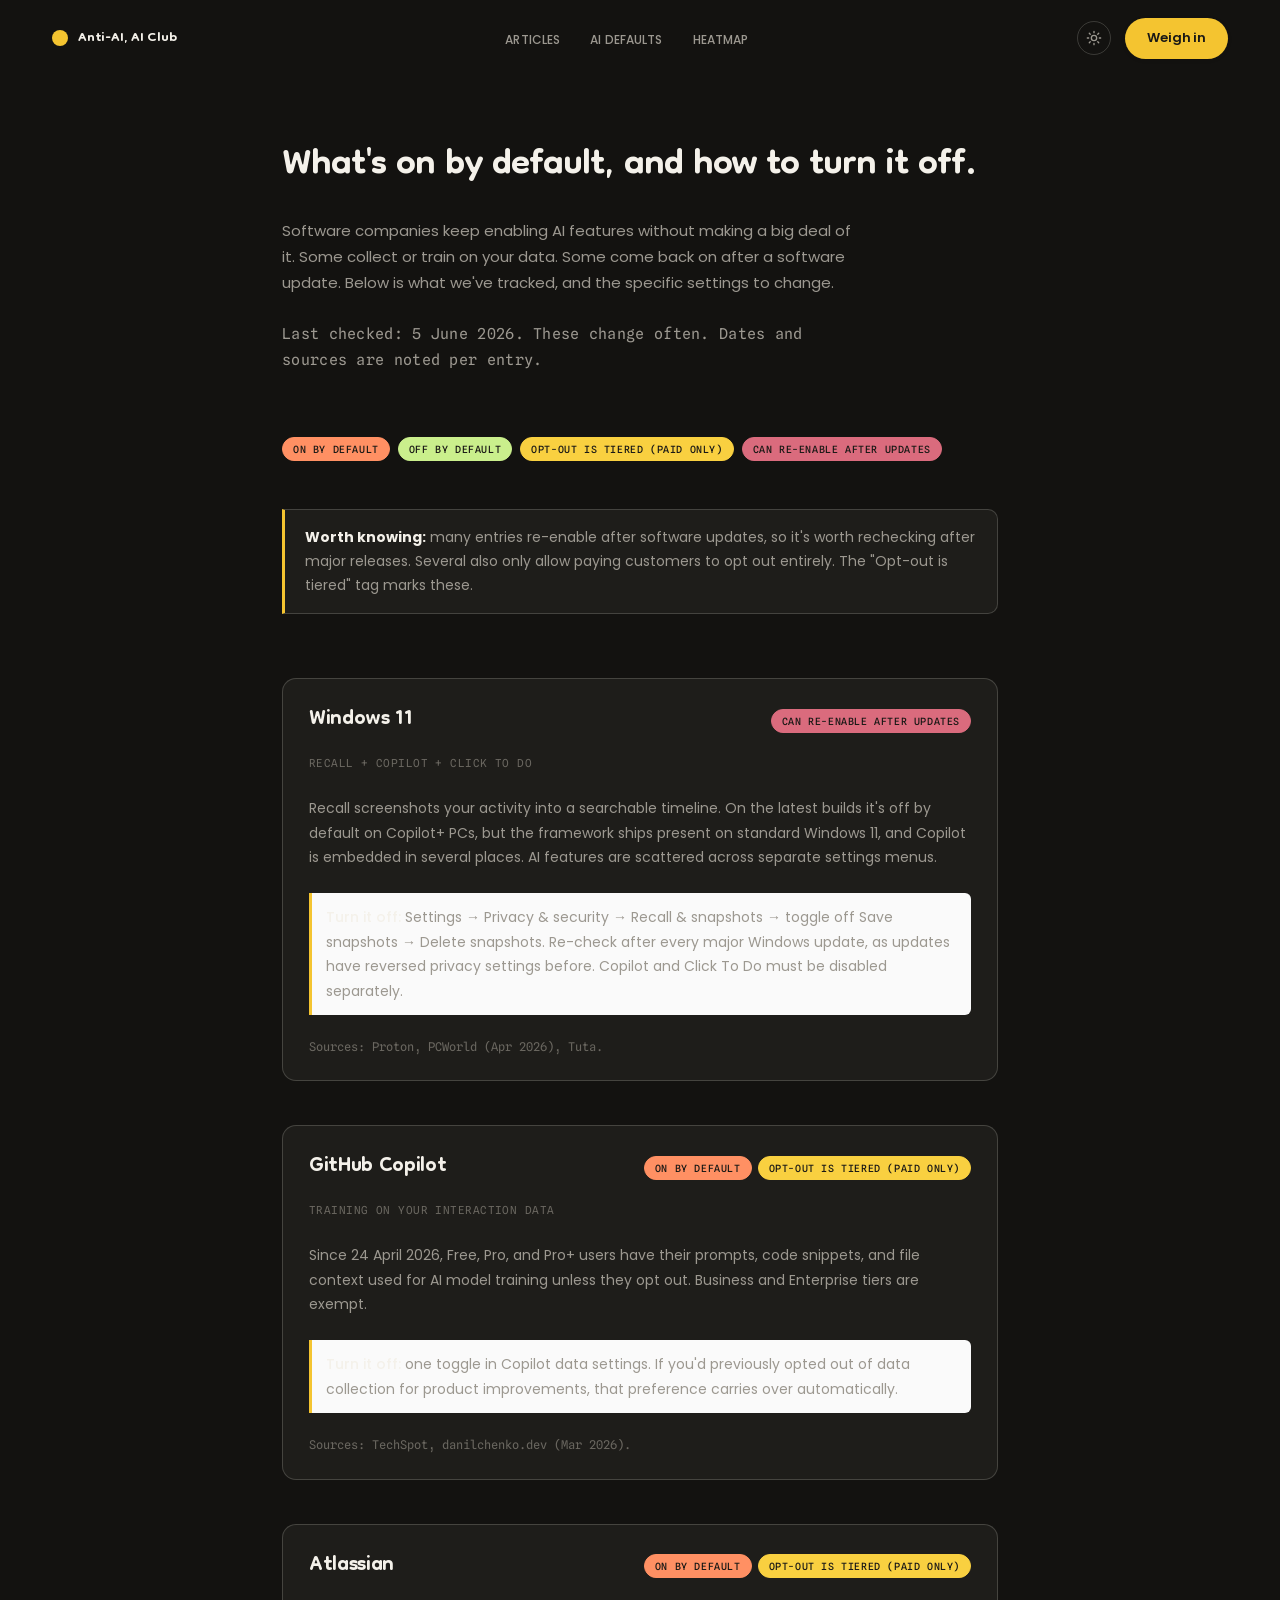
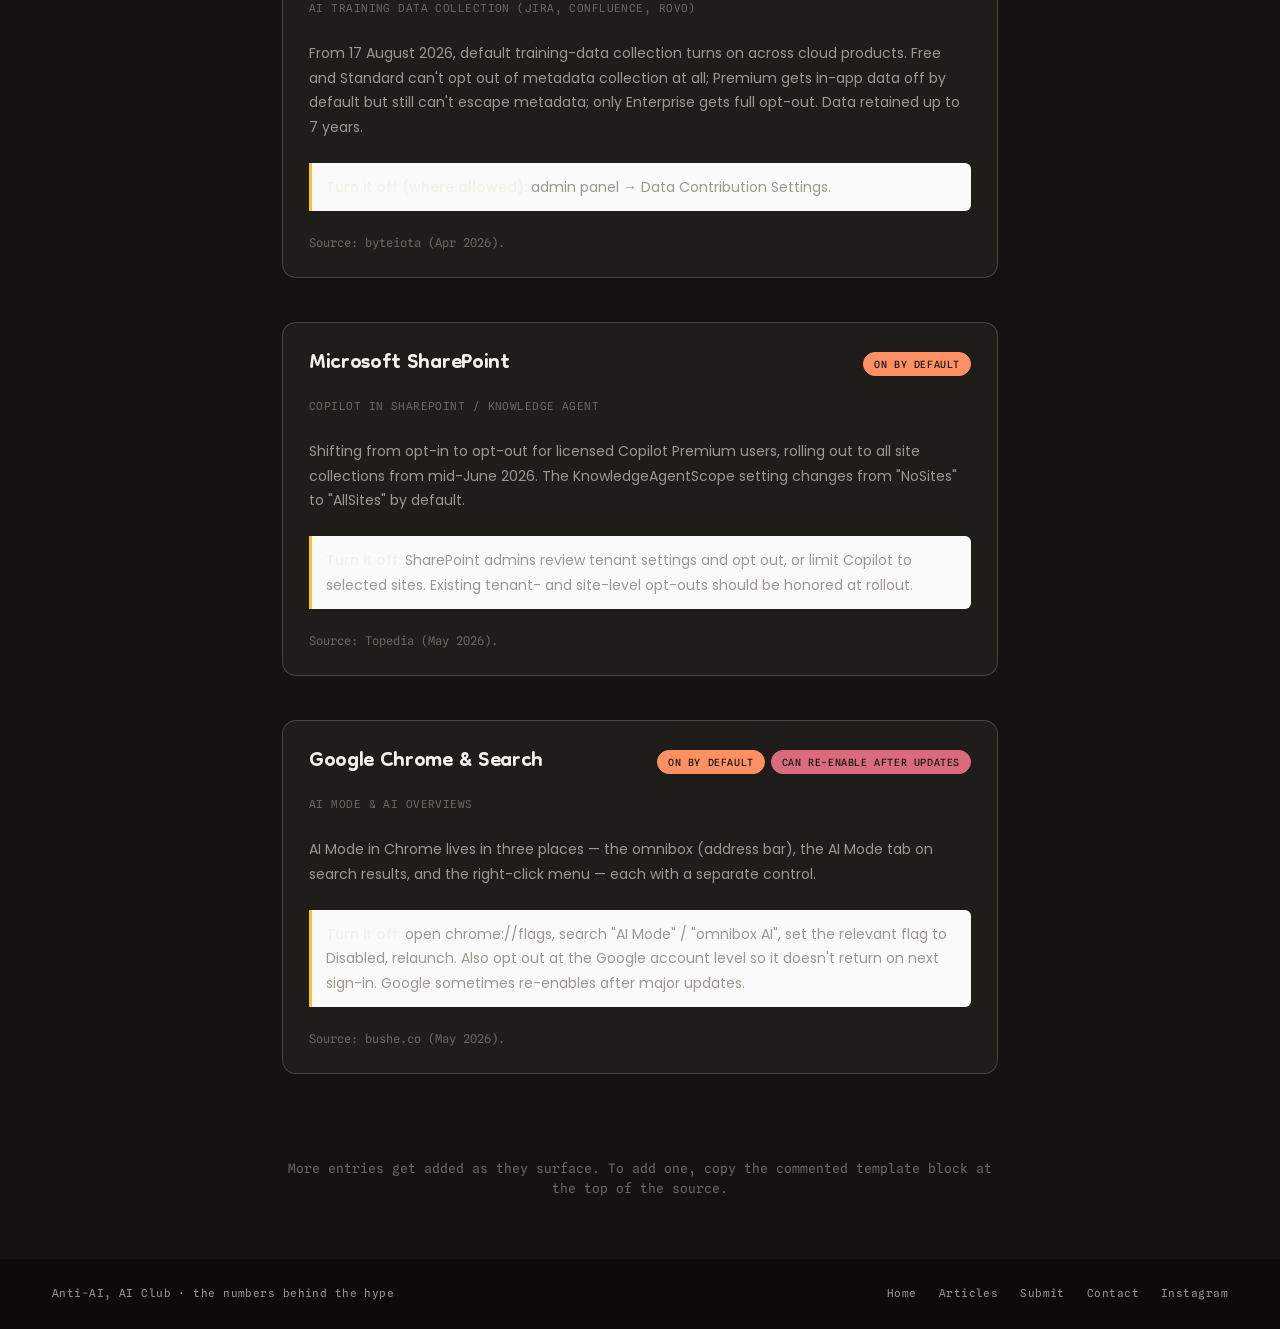
==== commit f99cd01e: "implemented the front page resdesign to AI-defaults and Articles page." ====
--- a/ai-defaults.html
+++ b/ai-defaults.html
@@ -6,20 +6,43 @@
   <title>AI defaults — what's on, and how to turn it off · Anti-AI, AI Club</title>
   <link rel="preconnect" href="https://fonts.googleapis.com" />
   <link rel="preconnect" href="https://fonts.gstatic.com" crossorigin />
-  <link href="https://fonts.googleapis.com/css2?family=Dongle:wght@300;400;700&family=Poppins:wght@400;500&display=swap" rel="stylesheet" />
+  <link href="https://fonts.googleapis.com/css2?family=Dongle:wght@300;400;700&family=Poppins:wght@400;500;600;700&family=Spline+Sans+Mono:wght@400;500;600&display=swap" rel="stylesheet" />
   <link rel="stylesheet" href="styles.css" />
+  <script>
+    // Applied before paint to avoid a light/dark flash. Default is dark.
+    (function () {
+      try {
+        if (localStorage.getItem('theme') === 'light') {
+          document.documentElement.classList.add('theme-light');
+        }
+      } catch (e) {}
+    })();
+  </script>
 </head>
-<body>
+<body class="redesign">
 
-  <nav id="site-nav">
-    <div class="nav-inner">
-      <a href="index.html" class="nav-brand">Anti-AI, AI Club</a>
-      <ul class="nav-links">
-        <li><a href="articles.html">Articles</a></li>
-        <li><a href="ai-defaults.html" aria-current="page">AI Defaults</a></li>
-        <li><a href="ai-exposure.html">Heatmap</a></li>
-        <li><a href="index.html#form" class="nav-cta">Weigh in</a></li>
-      </ul>
+  <nav class="nav">
+    <a href="index.html" class="brand">
+      <span class="brand-dot" aria-hidden="true"></span>
+      Anti-AI, AI Club
+    </a>
+    <ul class="nav-links">
+      <li><a href="articles.html">Articles</a></li>
+      <li><a href="ai-defaults.html" aria-current="page">AI Defaults</a></li>
+      <li><a href="ai-exposure.html">Heatmap</a></li>
+    </ul>
+    <div class="nav-actions">
+      <button type="button" class="theme-toggle" id="theme-toggle">
+        <svg class="icon-sun" width="16" height="16" viewBox="0 0 24 24" fill="none" stroke="currentColor" stroke-width="2" stroke-linecap="round" stroke-linejoin="round" aria-hidden="true">
+          <circle cx="12" cy="12" r="4"></circle>
+          <path d="M12 2v2M12 20v2M4.93 4.93l1.41 1.41M17.66 17.66l1.41 1.41M2 12h2M20 12h2M6.34 17.66l-1.41 1.41M19.07 4.93l-1.41 1.41"></path>
+        </svg>
+        <svg class="icon-moon" width="16" height="16" viewBox="0 0 24 24" fill="none" stroke="currentColor" stroke-width="2" stroke-linecap="round" stroke-linejoin="round" aria-hidden="true">
+          <path d="M21 12.79A9 9 0 1 1 11.21 3 7 7 0 0 0 21 12.79z"></path>
+        </svg>
+        <span class="sr-only">Toggle light / dark theme</span>
+      </button>
+      <a href="index.html#form" class="btn">Weigh in</a>
     </div>
   </nav>
 
@@ -128,35 +151,17 @@
     </div>
   </main>
 
-  <footer id="footer">
-    <div class="footer-inner">
-
-      <div class="footer-brand">
-        <span class="footer-name">Anti-AI, AI Club</span>
-        <span class="footer-strapline">The numbers behind the hype. Critical, calm, not hateful.</span>
-      </div>
-
-      <nav class="footer-nav" aria-label="Footer">
-        <a href="index.html">Home</a>
-        <a href="mailto:antibsai@gmail.com">Submit an article</a>
-        <a href="mailto:antibsai@gmail.com">Contact</a>
-      </nav>
-
-      <nav class="footer-social" aria-label="Social">
-        <a href="https://www.instagram.com/antibsai/" target="_blank" rel="noopener">Instagram</a>
-      </nav>
-
-      <div class="footer-legal">
-        <p class="footer-microcopy">Any email you shared stays private. We won't spam you or pass it on.</p>
-        <div class="footer-legal-links">
-          <a href="#">Privacy</a>
-          <a href="#">Terms</a>
-          <span>© 2026 Anti-AI, AI Club</span>
-        </div>
-      </div>
-
-    </div>
+  <footer class="footer">
+    <span>Anti-AI, AI Club · the numbers behind the hype</span>
+    <nav class="foot-links" aria-label="Footer">
+      <a href="index.html">Home</a>
+      <a href="articles.html">Articles</a>
+      <a href="mailto:antibsai@gmail.com">Submit</a>
+      <a href="mailto:antibsai@gmail.com">Contact</a>
+      <a href="https://www.instagram.com/antibsai/" target="_blank" rel="noopener">Instagram</a>
+    </nav>
   </footer>
 
+  <script src="script.js"></script>
 </body>
 </html>
--- a/styles.css
+++ b/styles.css
@@ -2009,6 +2009,325 @@
 }
 body.redesign .foot-links a { color: var(--panel-dim); transition: color .15s; }
 body.redesign .foot-links a:hover { color: var(--panel-fg); }
+
+/* ================================================================
+   Migrated content pages (articles.html, ai-defaults.html)
+   Paper-system restyle of the legacy feed / repos / featured /
+   defaults components. Scoped under body.redesign so legacy pages
+   that haven't migrated (ai-exposure.html) keep the old look.
+   ================================================================ */
+
+/* ---- Section shells ---- */
+body.redesign #featured,
+body.redesign #feed,
+body.redesign #repos {
+  background: var(--bg);
+  padding: var(--py) var(--px);
+}
+body.redesign #featured,
+body.redesign #feed { border-bottom: 1px solid var(--rule2); }
+
+body.redesign .feed-inner,
+body.redesign .repos-inner {
+  max-width: 760px;
+  margin: 0 auto;
+  display: flex;
+  flex-direction: column;
+  gap: 2.5rem;
+}
+body.redesign .repos-inner { gap: 1.5rem; }
+
+/* ---- Previously featured (articles.html) ---- */
+body.redesign .featured-inner {
+  max-width: 820px;
+  margin: 0 auto;
+  border-left: 3px solid var(--accent);
+  padding-left: 28px;
+  display: flex;
+  flex-direction: column;
+  gap: 16px;
+}
+body.redesign .featured-kicker {
+  font-family: var(--fm);
+  font-size: 10px;
+  letter-spacing: .16em;
+  text-transform: uppercase;
+  color: var(--ink3);
+}
+body.redesign .featured-heading {
+  font-family: var(--fd);
+  font-weight: 700;
+  font-size: clamp(28px, 4vw, 46px);
+  line-height: 1.04;
+  letter-spacing: -.015em;
+  color: var(--ink);
+}
+body.redesign .featured-lede {
+  font-size: 15px;
+  font-weight: 500;
+  color: var(--ink);
+  line-height: 1.7;
+  max-width: 60ch;
+}
+body.redesign .featured-body {
+  font-size: 14px;
+  color: var(--ink2);
+  line-height: 1.85;
+  max-width: 64ch;
+}
+body.redesign .featured-takeaway {
+  font-size: 14px;
+  font-weight: 600;
+  color: var(--ink);
+  line-height: 1.8;
+  max-width: 64ch;
+}
+body.redesign .featured-stats {
+  display: grid;
+  grid-template-columns: repeat(3, 1fr);
+  gap: 12px;
+  margin: 8px 0;
+}
+body.redesign .featured-stat {
+  background: var(--surface);
+  border: 1px solid var(--rule2);
+  border-radius: 12px;
+  padding: 18px;
+  display: flex;
+  flex-direction: column;
+  gap: 6px;
+}
+body.redesign .featured-stat-num {
+  font-family: var(--fd);
+  font-weight: 700;
+  font-size: 30px;
+  line-height: 1;
+  letter-spacing: -.02em;
+  color: var(--ink);
+}
+body.redesign .featured-stat-label {
+  font-size: 12px;
+  color: var(--ink2);
+  line-height: 1.55;
+}
+body.redesign .featured-inner .btn { align-self: flex-start; margin-top: 8px; }
+
+/* ---- Feed (articles.html) ---- */
+body.redesign .feed-heading {
+  font-family: var(--fd);
+  font-weight: 700;
+  font-size: clamp(34px, 6vw, 56px);
+  line-height: 1;
+  letter-spacing: -.02em;
+  color: var(--ink);
+}
+body.redesign .feed-subtext {
+  font-size: 15px;
+  color: var(--ink2);
+  line-height: 1.7;
+  margin-top: -1.5rem;
+}
+body.redesign .feed-group-heading {
+  font-family: var(--fd);
+  font-weight: 700;
+  font-size: clamp(22px, 3vw, 30px);
+  letter-spacing: -.01em;
+  line-height: 1.15;
+  color: var(--ink);
+  padding-left: .75rem;
+  border-left: 3px solid var(--accent);
+  display: flex;
+  align-items: center;
+  justify-content: space-between;
+  user-select: none;
+}
+body.redesign .feed-group-heading::after {
+  content: '▾';
+  font-size: .6em;
+  color: var(--ink3);
+  margin-left: .5rem;
+  transition: transform .2s ease;
+  flex-shrink: 0;
+}
+body.redesign .feed-group:not([open]) > .feed-group-heading::after { transform: rotate(-90deg); }
+body.redesign .feed-item {
+  display: flex;
+  gap: 1rem;
+  padding: 1.25rem 0;
+  border-bottom: 1px solid var(--rule);
+  align-items: flex-start;
+}
+body.redesign .feed-item:first-child { border-top: 1px solid var(--rule); }
+body.redesign .feed-tag {
+  font-family: var(--fm);
+  font-size: 10px;
+  font-weight: 500;
+  text-transform: uppercase;
+  letter-spacing: .06em;
+  color: var(--ink2);
+  background: transparent;
+  border: 1px solid var(--rule2);
+  border-radius: 999px;
+  padding: 3px 10px;
+  white-space: nowrap;
+  margin-top: .15rem;
+  flex-shrink: 0;
+}
+body.redesign .feed-title {
+  font-family: var(--fb);
+  font-size: 15px;
+  font-weight: 500;
+  color: var(--ink);
+  line-height: 1.4;
+  text-decoration: underline;
+  text-decoration-color: transparent;
+  text-underline-offset: 3px;
+  transition: text-decoration-color .15s ease;
+}
+body.redesign .feed-title:hover { text-decoration-color: var(--accent); }
+body.redesign .feed-source { font-family: var(--fm); font-size: 12px; color: var(--ink3); }
+body.redesign .feed-note { font-size: 14px; color: var(--ink2); line-height: 1.6; margin-top: .2rem; }
+
+/* ---- Repos (articles.html) ---- */
+body.redesign .repos-heading {
+  font-family: var(--fd);
+  font-weight: 700;
+  font-size: clamp(26px, 4vw, 36px);
+  letter-spacing: -.01em;
+  line-height: 1.1;
+  color: var(--ink);
+}
+body.redesign .repos-subtext {
+  font-size: 14px;
+  color: var(--ink2);
+  line-height: 1.7;
+  margin-top: -1rem;
+}
+body.redesign .repos-grid {
+  display: grid;
+  grid-template-columns: repeat(2, 1fr);
+  gap: 14px;
+}
+body.redesign .repo-card {
+  display: flex;
+  flex-direction: column;
+  gap: .5rem;
+  background: var(--surface);
+  border: 1px solid var(--rule2);
+  border-radius: 12px;
+  padding: 20px 22px;
+  transition: border-color .15s, box-shadow .15s;
+}
+body.redesign .repo-card:hover { border-color: var(--accent); box-shadow: 0 2px 14px rgba(0, 0, 0, .07); }
+body.redesign .repo-card-name {
+  font-family: var(--fd);
+  font-weight: 700;
+  font-size: 22px;
+  letter-spacing: -.01em;
+  color: var(--ink);
+}
+body.redesign .repo-card-note { font-size: 13px; color: var(--ink2); line-height: 1.6; }
+body.redesign .repo-card-links { display: flex; flex-wrap: wrap; gap: .5rem; margin-top: .25rem; }
+body.redesign .repo-pill {
+  display: inline-flex;
+  align-items: center;
+  font-family: var(--fm);
+  font-size: 11px;
+  font-weight: 500;
+  letter-spacing: .04em;
+  text-transform: uppercase;
+  color: var(--ink2);
+  background: transparent;
+  border: 1px solid var(--rule2);
+  border-radius: 999px;
+  padding: 5px 12px;
+  text-decoration: none;
+  transition: background .15s ease, border-color .15s ease, color .15s ease;
+}
+body.redesign .repo-pill:hover { background: var(--accent); border-color: var(--accent); color: var(--accent-ink); }
+
+/* ---- AI defaults (ai-defaults.html) ---- */
+body.redesign .defaults-wrap {
+  max-width: 820px;
+  margin: 0 auto;
+  padding: var(--py) var(--px);
+  display: flex;
+  flex-direction: column;
+  gap: 1.5rem;
+}
+body.redesign .page-head { display: flex; flex-direction: column; gap: 12px; }
+body.redesign .page-head h1 {
+  font-family: var(--fd);
+  font-weight: 700;
+  font-size: clamp(34px, 6vw, 56px);
+  line-height: 1;
+  letter-spacing: -.02em;
+  color: var(--ink);
+}
+body.redesign .page-head p { font-size: 15px; color: var(--ink2); line-height: 1.75; max-width: 64ch; }
+body.redesign .last-checked { font-family: var(--fm); font-size: 12px; color: var(--ink3); letter-spacing: .02em; }
+body.redesign .legend { display: flex; flex-wrap: wrap; gap: 8px; }
+/* Four status colours stay distinct (load-bearing meaning); solid fills read in both themes */
+body.redesign .tag--on     { background: var(--color-coral);  border-color: var(--color-coral);  color: var(--accent-ink); }
+body.redesign .tag--off    { background: var(--color-green);  border-color: var(--color-green);  color: var(--accent-ink); }
+body.redesign .tag--tiered { background: var(--color-yellow); border-color: var(--color-yellow); color: var(--accent-ink); }
+body.redesign .tag--resets { background: var(--color-rose);   border-color: var(--color-rose);   color: var(--accent-ink); }
+body.redesign .pattern-note {
+  background: var(--surface);
+  border: 1px solid var(--rule2);
+  border-left: 3px solid var(--accent);
+  border-radius: 0 10px 10px 0;
+  padding: 16px 20px;
+  font-size: 14px;
+  color: var(--ink2);
+  line-height: 1.7;
+}
+body.redesign .pattern-note strong { color: var(--ink); }
+body.redesign .add-note { font-family: var(--fm); font-size: 13px; color: var(--ink3); line-height: 1.6; }
+body.redesign .entry {
+  background: var(--surface);
+  border: 1px solid var(--rule2);
+  border-radius: 14px;
+  padding: 24px 26px;
+  display: flex;
+  flex-direction: column;
+  gap: 10px;
+}
+body.redesign .entry-head {
+  display: flex;
+  flex-wrap: wrap;
+  align-items: center;
+  justify-content: space-between;
+  gap: 10px;
+}
+body.redesign .entry-head h2 {
+  font-family: var(--fd);
+  font-weight: 700;
+  font-size: clamp(24px, 3vw, 32px);
+  letter-spacing: -.01em;
+  line-height: 1.1;
+  color: var(--ink);
+}
+body.redesign .entry-tags { display: flex; flex-wrap: wrap; gap: 6px; }
+body.redesign .entry .feature {
+  font-family: var(--fm);
+  font-size: 11px;
+  letter-spacing: .04em;
+  text-transform: uppercase;
+  color: var(--ink3);
+}
+body.redesign .entry .what { font-size: 14px; color: var(--ink2); line-height: 1.75; }
+body.redesign .entry .how {
+  font-size: 14px;
+  color: var(--ink2);
+  line-height: 1.75;
+  border-left: 3px solid var(--accent);
+  padding-left: 14px;
+}
+body.redesign .entry .what strong,
+body.redesign .entry .how strong { color: var(--ink); }
+body.redesign .entry .src { font-family: var(--fm); font-size: 12px; color: var(--ink3); }
+body.redesign .entry .src a { color: var(--ink2); text-decoration: underline; }
 
 /* ---- Scroll reveal ---- */
 body.redesign .reveal {
@@ -2034,4 +2353,6 @@
   body.redesign .form-end { width: 100%; }
   body.redesign .nav-links { display: none; }
   body.redesign .nav { padding: 16px 24px; }
-}
+  body.redesign .repos-grid { grid-template-columns: 1fr; }
+  body.redesign .featured-stats { grid-template-columns: 1fr; }
+}
